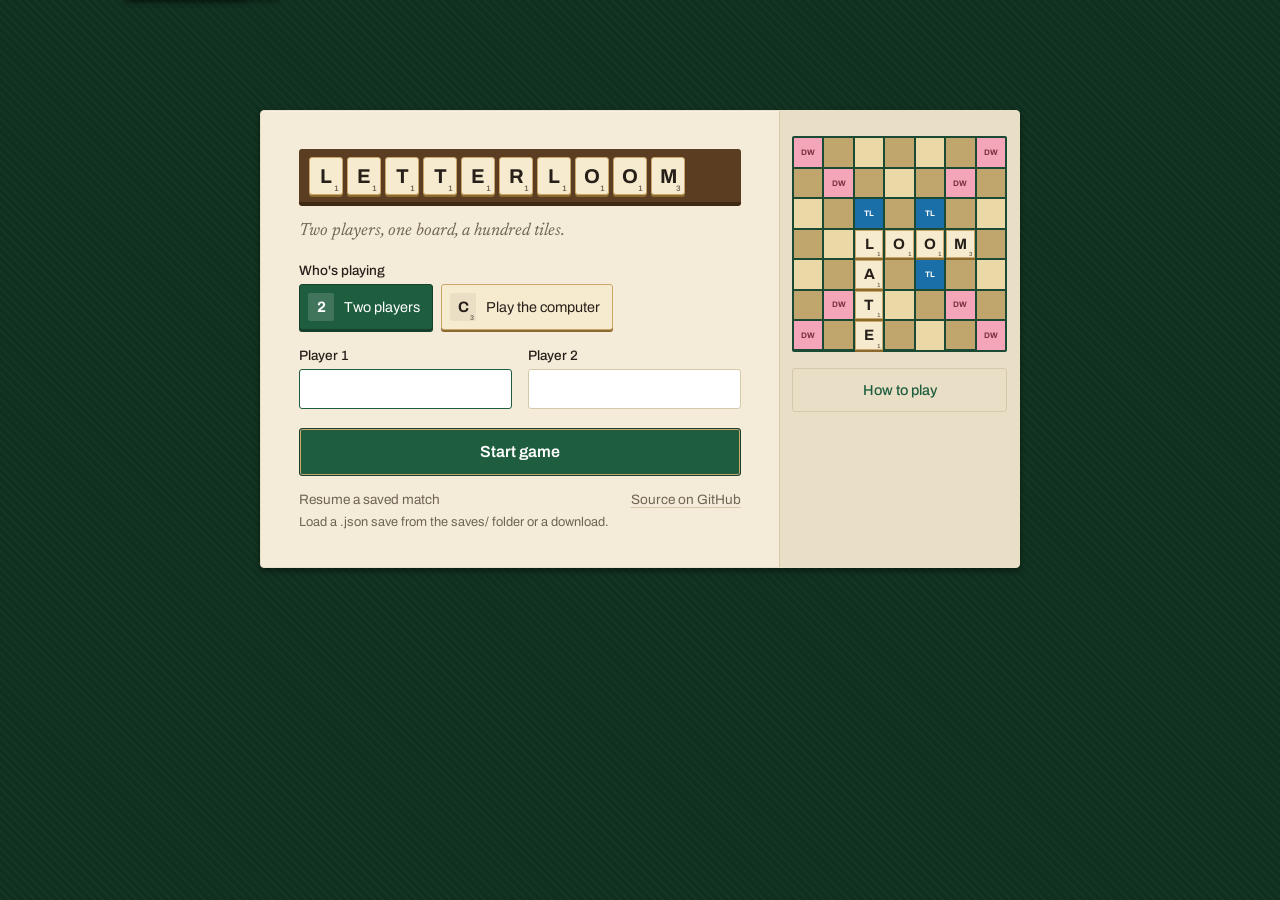
==== index.html @ 171db8cd "Bring the Hearth parlor theme into the play screen. Match setup: felt surround, cream cards, wooden " ====
<!DOCTYPE html>
<html lang="en">
<head>
  <meta charset="UTF-8">
  <meta name="viewport" content="width=device-width, initial-scale=1.0, viewport-fit=cover">
  <meta name="theme-color" content="#10301f">
  <meta name="apple-mobile-web-app-capable" content="yes">
  <meta name="apple-mobile-web-app-status-bar-style" content="black-translucent">
  <meta name="apple-mobile-web-app-title" content="Letterloom">
  <meta name="mobile-web-app-capable" content="yes">
  <title>Letterloom</title>
  <link rel="preconnect" href="https://fonts.googleapis.com">
  <link rel="preconnect" href="https://fonts.gstatic.com" crossorigin>
  <link href="https://fonts.googleapis.com/css2?family=Archivo:wght@400;500;600;700&family=Newsreader:ital,wght@0,400;0,500;0,600;1,400;1,500;1,600&display=swap" rel="stylesheet">
  <link rel="stylesheet" href="css/style.css">
  <link rel="stylesheet" href="css/mobile.css">
</head>
<body>
  <div id="app"></div>
  <script src="js/engine.js"></script>
  <script src="js/storage.js"></script>
  <script src="js/ai.js"></script>
  <script src="js/ui.js"></script>
  <script>
    LetterloomUI.mount(document.getElementById('app'), {
      dictionaryUrl: 'data/words.txt'
    });
  </script>
</body>
</html>
---- css/style.css ----
/* Letterloom — Hearth theme (setup + play) */

*,
*::before,
*::after {
  box-sizing: border-box;
}

:root {
  --board-bg: var(--felt);
  --board-cell: #ead9a6;
  --board-cell-alt: #c0a66d;
  --board-gap: 2px;
  --cell-size: 36px;
  --rack-tile-size: var(--cell-size);
  --tw: #c0392b;
  --dw: #f4a6b8;
  --tl: #1a6fa8;
  --dl: #a8d4f0;
  --tile-bg: var(--tile);
  --tile-border: var(--tile-edge);
  --tile-shadow: #8a6a2f;
  --text-dark: var(--ink);
  --text-muted: var(--muted);
  --sidebar-bg: var(--card);
  --panel-border: var(--rule);
  --accent: var(--green);
  --accent-hover: var(--green-dark);
  --warning: #d35400;
  --warning-text: #8a3600;
  --error: #c0392b;
  --radius: 3px;
  --font: 'Archivo', system-ui, -apple-system, 'Segoe UI', sans-serif;
  --display: 'Newsreader', Georgia, 'Times New Roman', serif;
  --felt: #1a4a33;
  --felt-dark: #10301f;
  --card: #f4ecd8;
  --card-deep: #e9dfc6;
  --ink: #27201a;
  --muted: #6f6454;
  --rule: #d6c9ab;
  --tile: #f7ebcf;
  --tile-edge: #c9a76a;
  --wood: #5b3d22;
  --wood-dark: #3f2915;
  --green: #1f5d3f;
  --green-dark: #163f2c;
  --star: #c9a24a;
  --focus: #f1c40f;
  --card-shadow: 0 1px 0 rgba(255, 255, 255, 0.35) inset, 0 3px 6px rgba(0, 0, 0, 0.45);
  --on-felt: #f4ecd8;
}

body {
  margin: 0;
  font-family: var(--font);
  color: var(--ink);
  background-color: var(--felt-dark);
  background-image: repeating-linear-gradient(
    45deg,
    rgba(255, 255, 255, 0.025) 0 2px,
    transparent 2px 6px
  );
  min-height: 100vh;
  min-height: 100dvh;
}

/* Touch interaction defaults (all devices) */
button,
.btn,
.board-cell,
.rack-tile,
.setup-import-btn,
.setup-import-link,
.setup-tile-choice {
  touch-action: manipulation;
  -webkit-tap-highlight-color: transparent;
}

.hidden {
  display: none !important;
}

.sr-only {
  position: absolute;
  width: 1px;
  height: 1px;
  padding: 0;
  margin: -1px;
  overflow: hidden;
  clip: rect(0, 0, 0, 0);
  white-space: nowrap;
  border: 0;
}

.skip-nav {
  position: relative;
  z-index: 2000;
}

.skip-link {
  position: absolute;
  left: 0.75rem;
  top: 0.75rem;
  z-index: 2000;
  padding: 0.6rem 1rem;
  background: var(--card);
  color: var(--ink);
  font-weight: 700;
  border: 1px solid var(--card-deep);
  border-radius: 3px;
  box-shadow: var(--card-shadow);
  text-decoration: none;
  transform: translateY(-200%);
}

.skip-link + .skip-link:focus {
  top: 3.25rem;
}

.skip-link:focus {
  transform: none;
  outline: 3px solid var(--accent);
  outline-offset: 2px;
}

/* App shell */

.letterloom-app {
  max-width: 1100px;
  margin: 0 auto;
  padding: 1.5rem;
}

.app-message {
  margin-top: 1rem;
  padding: 0.75rem 1rem;
  background: var(--card);
  border: 1px solid var(--card-deep);
  border-radius: 4px;
  box-shadow: var(--card-shadow);
  color: var(--green);
  font-size: 0.95rem;
}

.app-message.error {
  color: var(--error);
  border-color: #e8b4b0;
}

/* Setup screen */

.setup-screen {
  display: flex;
  align-items: center;
  justify-content: center;
  min-height: 70vh;
  padding: 3rem 0;
}

.setup-card {
  --tile-shadow: #8a6a2f;
  background: var(--card);
  border: 1px solid var(--card-deep);
  border-radius: 4px;
  box-shadow: 0 1px 0 rgba(255, 255, 255, 0.35) inset, 0 3px 6px rgba(0, 0, 0, 0.45);
  text-align: left;
  width: 100%;
  max-width: 760px;
  display: grid;
  grid-template-columns: minmax(0, 1fr) minmax(200px, 240px);
  overflow: hidden;
  padding: 0;
  font-family: 'Archivo', system-ui, -apple-system, 'Segoe UI', sans-serif;
  color: var(--ink);
}

.setup-main {
  padding: 2.4rem;
  min-width: 0;
}

.setup-side {
  background: var(--card-deep);
  border-left: 1px solid var(--rule);
  padding: 1.6rem 12px;
  min-width: 0;
  display: flex;
  flex-direction: column;
  align-items: stretch;
}

.setup-wordmark {
  display: flex;
  gap: 4px;
  padding: 8px 10px 7px;
  background: var(--wood);
  border-bottom: 4px solid var(--wood-dark);
  border-radius: 3px;
  margin-bottom: 1rem;
  max-width: 100%;
  box-sizing: border-box;
}

.setup-wordmark-tile {
  flex: 1 1 0;
  min-width: 0;
  width: auto;
  max-width: 34px;
  height: auto;
  aspect-ratio: 34 / 38;
  border-radius: 3px;
  background: var(--tile);
  border: 1px solid var(--tile-edge);
  box-shadow: 0 2px 0 var(--tile-shadow);
  font-family: 'Archivo', system-ui, -apple-system, 'Segoe UI', sans-serif;
  font-weight: 700;
  font-size: clamp(12px, 2.4vw, 20px);
  color: var(--ink);
  display: grid;
  place-items: center;
  position: relative;
}

.setup-wordmark-tile i {
  position: absolute;
  right: 3px;
  bottom: 1px;
  font-size: 8px;
  font-style: normal;
  font-weight: 600;
  color: var(--muted);
}

.setup-card h1 {
  font-family: 'Newsreader', Georgia, 'Times New Roman', serif;
}

.setup-tagline {
  margin: 0.35rem 0 1.4rem;
  font-family: 'Newsreader', Georgia, 'Times New Roman', serif;
  font-style: italic;
  font-weight: 400;
  font-size: 1.1rem;
  color: var(--muted);
}

.setup-loading {
  margin: 0.35rem 0 0;
  color: var(--muted);
  line-height: 1.5;
}

.setup-error {
  margin: 0.35rem 0 1rem;
  color: var(--error);
  line-height: 1.5;
}

.setup-saves {
  text-align: left;
  margin-bottom: 1.25rem;
}

.setup-saves-title {
  margin: 0 0 0.75rem;
  font-size: 0.85rem;
  font-weight: 500;
  color: var(--ink);
}

.setup-saves-list {
  list-style: none;
  margin: 0;
  padding: 0;
  display: flex;
  flex-direction: column;
  max-height: 280px;
  overflow-y: auto;
}

.setup-save-item {
  display: flex;
  align-items: center;
  justify-content: space-between;
  gap: 0.75rem;
  padding: 0.75rem 0;
  border-bottom: 1px solid var(--rule);
}

.setup-save-item:first-child {
  border-top: 1px solid var(--rule);
}

.setup-save-info {
  display: flex;
  flex-direction: column;
  gap: 0.15rem;
  min-width: 0;
}

.setup-save-name {
  font-weight: 700;
  font-size: 0.95rem;
}

.setup-save-status {
  font-size: 0.85rem;
  color: var(--green);
}

.setup-save-scores {
  font-size: 0.8rem;
  color: var(--muted);
}

.setup-save-meta {
  font-size: 0.75rem;
  color: var(--muted);
}

.setup-save-actions {
  display: flex;
  flex-direction: column;
  gap: 0.35rem;
  flex-shrink: 0;
}

.setup-divider {
  border: none;
  border-top: 1px solid var(--rule);
  margin: 0 0 1.3rem;
}

.setup-import-btn,
.setup-import-link {
  display: inline-block;
  cursor: pointer;
  position: relative;
  overflow: hidden;
}

.setup-import-input,
.save-import-input {
  position: absolute;
  inset: 0;
  opacity: 0;
  cursor: pointer;
  width: 100%;
}

.setup-import-hint {
  margin: 0.5rem 0 0;
  font-size: 0.8rem;
  color: var(--muted);
}

.setup-links {
  display: flex;
  justify-content: space-between;
  align-items: baseline;
  gap: 1rem;
  margin-top: 1rem;
  font-size: 0.85rem;
}

.setup-links a,
.setup-import-link {
  color: var(--muted);
  text-decoration: underline;
  text-decoration-color: var(--rule);
  text-underline-offset: 3px;
  font-weight: 400;
}

.setup-links a:hover,
.setup-import-link:hover {
  color: var(--green);
  text-decoration-color: var(--green);
}

.setup-form {
  display: flex;
  flex-direction: column;
  gap: 1.1rem;
  text-align: left;
}

.setup-fieldset {
  margin: 0;
  padding: 0;
  border: none;
}

.setup-fieldset legend,
.setup-card .form-field label,
.setup-card .form-field > span {
  display: block;
  padding: 0;
  margin: 0 0 0.4rem;
  font-weight: 500;
  font-size: 0.85rem;
  color: var(--ink);
}

.setup-choice-row {
  display: flex;
  flex-wrap: wrap;
  gap: 8px;
}

.setup-tile-choice {
  display: flex;
  align-items: center;
  gap: 10px;
  padding: 8px 12px 8px 8px;
  background: var(--tile);
  border: 1px solid var(--tile-edge);
  border-radius: 3px;
  box-shadow: 0 2px 0 var(--tile-shadow);
  cursor: pointer;
  font-size: 0.9rem;
  color: var(--ink);
  min-height: 44px;
}

.setup-tile-choice-face {
  width: 26px;
  height: 28px;
  border-radius: 2px;
  background: rgba(0, 0, 0, 0.05);
  display: grid;
  place-items: center;
  font-family: 'Archivo', system-ui, -apple-system, 'Segoe UI', sans-serif;
  font-weight: 700;
  font-size: 15px;
  position: relative;
  flex-shrink: 0;
}

.setup-tile-choice-face i {
  position: absolute;
  right: 2px;
  bottom: 0;
  font-size: 7px;
  font-style: normal;
  font-weight: 600;
  color: var(--muted);
}

.setup-tile-choice:has(input:checked) {
  background: var(--green);
  border-color: var(--green-dark);
  box-shadow: 0 2px 0 var(--green-dark);
  color: #fff;
}

.setup-tile-choice:has(input:checked) .setup-tile-choice-face {
  background: rgba(255, 255, 255, 0.15);
}

.setup-tile-choice:has(input:checked) .setup-tile-choice-face i {
  color: rgba(255, 255, 255, 0.7);
}

.setup-tile-choice:has(input:focus-visible) {
  outline: 3px solid var(--focus);
  outline-offset: 2px;
}

.setup-computer-hint {
  margin: 0;
  font-size: 0.82rem;
  color: var(--muted);
  line-height: 1.5;
  max-width: 46ch;
}

.setup-human-fields {
  display: grid;
  grid-template-columns: 1fr 1fr;
  gap: 1rem;
}

.setup-computer-fields {
  display: flex;
  flex-direction: column;
  gap: 1.1rem;
}

.form-field label {
  display: block;
  margin-bottom: 0.35rem;
  font-weight: 600;
  font-size: 0.9rem;
}

.setup-input {
  width: 100%;
  padding: 0.65rem 0.85rem;
  border: 1px solid var(--panel-border);
  border-radius: var(--radius);
  /* 16px minimum prevents iOS focus zoom */
  font-size: 16px;
  font-family: inherit;
}

.setup-card .setup-input {
  padding: 0.65rem 0.8rem;
  color: var(--ink);
  background: #fff;
  border: 1px solid var(--rule);
  border-radius: 3px;
}

.setup-input:focus {
  outline: 2px solid var(--accent);
  outline-offset: 1px;
}

.setup-card .setup-input:focus {
  outline: none;
  border-color: var(--green);
}

.setup-start {
  margin-top: 0.1rem;
  width: 100%;
}

.setup-board-excerpt {
  display: grid;
  grid-template-columns: repeat(7, minmax(0, 1fr));
  gap: 2px;
  padding: 2px;
  background: var(--felt);
  border-radius: 2px;
  width: 100%;
  max-width: 100%;
}

.setup-excerpt-cell {
  width: 100%;
  height: auto;
  aspect-ratio: 1;
  background: var(--board-cell);
  font-size: 8px;
  font-weight: 700;
  display: grid;
  place-items: center;
  color: rgba(0, 0, 0, 0.5);
  position: relative;
  min-width: 0;
}

.setup-excerpt-alt {
  background: var(--board-cell-alt);
}

.setup-excerpt-dw {
  background: var(--dw);
  color: #7a3040;
}

.setup-excerpt-tl {
  background: var(--tl);
  color: #fff;
}

.setup-excerpt-dl {
  background: var(--dl);
  color: #1a5276;
}

.setup-excerpt-star {
  background: var(--dw);
  color: var(--star);
  font-size: clamp(14px, 2.4vw, 20px);
}

.setup-excerpt-tile {
  background: var(--tile);
  border: 1px solid var(--tile-edge);
  box-shadow: 0 2px 0 var(--tile-shadow);
  font-family: 'Archivo', system-ui, -apple-system, 'Segoe UI', sans-serif;
  font-size: clamp(12px, 1.6vw, 15px);
  font-weight: 700;
  color: var(--ink);
  z-index: 1;
}

.setup-excerpt-tile i {
  position: absolute;
  right: 2px;
  bottom: 0;
  font-size: 6px;
  font-style: normal;
  font-weight: 600;
  color: var(--muted);
}

.app-setup .btn {
  border-radius: 3px;
  box-shadow: none;
}

.app-setup .btn-primary {
  background: var(--green);
  border: 1px solid var(--green-dark);
  color: #fff;
}

.app-setup .btn-secondary {
  background: var(--tile);
  border: 1px solid var(--tile-edge);
  color: var(--ink);
}

.app-setup .btn-danger {
  color: var(--error);
  border: 1px solid #e8b4b0;
  background: #fff;
}

.app-setup .setup-start {
  padding: 0.9rem;
  font-size: 1rem;
  font-weight: 600;
  background: var(--green);
  color: #fff;
  border: 1px solid var(--green-dark);
  border-radius: 3px;
  box-shadow: 0 0 0 1px var(--tile-edge) inset;
}

/* Game layout */

.game-main {
  display: flex;
  gap: 1.5rem;
  align-items: flex-start;
}

.board-area {
  flex: 1;
  min-width: 0;
  display: flex;
  flex-direction: column;
  align-items: center;
  gap: 1rem;
}

.game-sidebar {
  width: 280px;
  flex-shrink: 0;
  display: flex;
  flex-direction: column;
  gap: 0.85rem;
}

/* Board */

.board-container {
  padding: 8px;
  background: var(--felt);
  border-radius: 2px;
}

.letterloom-board {
  display: flex;
  flex-direction: column;
  gap: var(--board-gap);
}

.board-row {
  display: grid;
  grid-template-columns: repeat(15, var(--cell-size));
  gap: var(--board-gap);
}

.board-cell {
  position: relative;
  width: var(--cell-size);
  height: var(--cell-size);
  padding: 0;
  border: none;
  border-radius: 2px;
  background: var(--board-cell);
  cursor: pointer;
  display: flex;
  align-items: center;
  justify-content: center;
  font-size: 0.7rem;
  font-weight: 700;
  color: rgba(0, 0, 0, 0.5);
  box-shadow: inset 0 0 0 1px rgba(0, 0, 0, 0.08);
  user-select: none;
  -webkit-user-select: none;
}

.board-cell.board-cell-alt {
  background: var(--board-cell-alt);
}

.board-cell.occupied {
  cursor: default;
}

.board-cell.premium-tw {
  background: var(--tw);
  color: #fff;
}

.board-cell.premium-dw {
  background: var(--dw);
  color: #7a3040;
}

.board-cell.premium-tl {
  background: var(--tl);
  color: #fff;
}

.board-cell.premium-dl {
  background: var(--dl);
  color: #1a5276;
}

.premium-label {
  position: absolute;
  inset: 0;
  display: flex;
  align-items: center;
  justify-content: center;
  pointer-events: none;
  line-height: 1;
  letter-spacing: -0.02em;
}

.center-star {
  position: absolute;
  font-size: 1rem;
  color: var(--star);
  pointer-events: none;
}

.board-cell.occupied .premium-label,
.board-cell.pending-cell .premium-label,
.board-cell.occupied .center-star,
.board-cell.pending-cell .center-star {
  display: none;
}

/* Tiles */

.tile-face {
  position: relative;
  width: calc(var(--cell-size) - 2px);
  height: calc(var(--cell-size) - 2px);
  background: var(--tile);
  border: 1px solid var(--tile-edge);
  border-radius: 3px;
  box-shadow: 0 2px 0 var(--tile-shadow);
  display: flex;
  align-items: center;
  justify-content: center;
  color: var(--ink);
  font-family: var(--font);
  user-select: none;
}

.tile-face.tile-small {
  width: calc(var(--cell-size) - 4px);
  height: calc(var(--cell-size) - 4px);
}

.tile-face.tile-pending {
  outline: 2px dashed var(--green);
  outline-offset: -1px;
}

.tile-letter {
  font-size: 1.15rem;
  font-weight: 700;
  line-height: 1;
  text-transform: uppercase;
}

.tile-small .tile-letter {
  font-size: 1rem;
}

.tile-points {
  position: absolute;
  right: 3px;
  bottom: 2px;
  font-size: 0.65rem;
  font-weight: 600;
  line-height: 1;
  color: var(--muted);
}

/* Rack */

.letterloom-rack {
  width: 100%;
  max-width: calc(15 * var(--cell-size) + 14 * var(--board-gap) + 16px);
  display: flex;
  flex-direction: column;
  align-items: stretch;
}

.rack-slots {
  display: flex;
  justify-content: center;
  gap: 6px;
  padding: 10px 14px 8px;
  background: var(--wood);
  border-bottom: 4px solid var(--wood-dark);
  border-radius: 3px;
}

.rack-slot {
  width: calc(var(--rack-tile-size) + 4px);
  height: calc(var(--rack-tile-size) + 8px);
  display: flex;
  align-items: flex-end;
  justify-content: center;
}

.rack-tile .tile-face {
  width: calc(var(--rack-tile-size) - 2px);
  height: calc(var(--rack-tile-size) - 2px);
}

.rack-tile .tile-letter {
  font-size: clamp(0.9rem, calc(var(--rack-tile-size) * 0.52), 1.35rem);
}

.rack-tile .tile-points {
  font-size: clamp(0.55rem, calc(var(--rack-tile-size) * 0.22), 0.72rem);
}

.rack-tile {
  padding: 0;
  border: none;
  background: none;
  cursor: pointer;
  border-radius: 3px;
  transition: transform 0.1s ease;
  user-select: none;
  -webkit-user-select: none;
}

.rack-tile.selected .tile-face,
.rack-tile.exchange-mode.selected .tile-face {
  outline: 3px solid var(--focus);
  outline-offset: 1px;
  transform: translateY(-6px);
}

.rack-tile.exchange-mode.selected .tile-face {
  outline-color: var(--warning);
}

.rack-player-label {
  text-align: center;
  margin-top: 0.5rem;
  font-size: 0.85rem;
  font-weight: 500;
  color: var(--on-felt);
  width: 100%;
}

/* Auto-detected placement direction */

.direction-hint {
  display: flex;
  align-items: center;
  justify-content: center;
  min-height: 1.75rem;
}

.direction-hint-text {
  font-size: 0.85rem;
  font-weight: 600;
  color: var(--on-felt);
}

.direction-hint-ambiguous {
  color: rgba(244, 236, 216, 0.75);
  font-weight: 500;
}

/* Sidebar panels */

.status-panel,
.score-preview,
.controls-panel,
.save-panel {
  background: var(--card);
  border: 1px solid var(--card-deep);
  border-radius: 4px;
  box-shadow: var(--card-shadow);
  padding: 0.85rem;
  color: var(--ink);
}

.status-heading {
  margin: 0 0 0.25rem;
  font-size: 0.85rem;
  font-weight: 500;
  color: var(--ink);
}

.status-subheading {
  margin: 0 0 0.5rem;
  font-size: 0.85rem;
  font-weight: 500;
  color: var(--ink);
}

.status-current-player {
  margin: 0;
  font-family: var(--display);
  font-style: italic;
  font-size: 1.35rem;
  font-weight: 600;
  color: var(--green);
}

.computer-think-banner {
  width: 100%;
  max-width: calc(15 * var(--cell-size) + 14 * var(--board-gap) + 16px);
  padding: 0.55rem 0.75rem;
  background: var(--card);
  border: 1px solid var(--card-deep);
  border-radius: 4px;
  box-shadow: var(--card-shadow);
  color: var(--green);
  font-weight: 600;
  text-align: center;
}

.status-thinking {
  display: flex;
  align-items: center;
  gap: 0.5rem;
  margin: 0.45rem 0 0;
  font-size: 0.9rem;
  font-weight: 600;
  color: var(--green);
}

.status-thinking-dot {
  width: 0.55rem;
  height: 0.55rem;
  border-radius: 2px;
  background: var(--green);
  animation: letterloom-think 0.9s ease-in-out infinite;
}

@keyframes letterloom-think {
  0%,
  100% {
    opacity: 0.35;
    transform: scale(0.85);
  }
  50% {
    opacity: 1;
    transform: scale(1);
  }
}

.cpu-badge {
  display: inline-block;
  margin-left: 0.4rem;
  padding: 0.05rem 0.3rem;
  border-radius: 2px;
  background: var(--green);
  color: #fff;
  font-size: 0.7rem;
  font-weight: 700;
  vertical-align: middle;
}

.letterloom-app.computer-thinking .board-container,
.letterloom-app.computer-thinking .letterloom-rack,
.letterloom-app.computer-thinking .control-actions,
.letterloom-app.computer-thinking .exchange-section {
  pointer-events: none;
}

.letterloom-app.computer-thinking .board-cell {
  cursor: default;
}

.letterloom-app.computer-thinking .rack-tile,
.rack-tile:disabled {
  cursor: default;
  opacity: 1;
}

.status-turn-number {
  margin: 0.25rem 0 0;
  font-size: 0.85rem;
  color: var(--text-muted);
}

.status-scores,
.status-bag,
.status-last-move,
.status-turn-log {
  margin-top: 1rem;
  padding-top: 1rem;
  border-top: 1px solid var(--panel-border);
}

.score-list {
  list-style: none;
  margin: 0;
  padding: 0;
}

.score-item {
  display: flex;
  justify-content: space-between;
  padding: 0.35rem 0;
  font-size: 0.95rem;
}

.score-item.active-player {
  font-weight: 700;
  color: var(--green);
}

.score-breakdown {
  margin: 0.5rem 0 0;
  padding-left: 1.25rem;
  font-size: 0.8rem;
  color: var(--text-muted);
}

.bag-count {
  margin: 0;
  font-size: 0.95rem;
}

.last-move-detail {
  margin: 0;
  font-size: 0.9rem;
}

.turn-log-list {
  list-style: none;
  margin: 0;
  padding: 0;
  max-height: 14rem;
  overflow: auto;
}

.turn-log-item {
  margin: 0;
  padding: 0.28rem 0;
  font-size: 0.85rem;
  line-height: 1.35;
  border-bottom: 1px solid var(--panel-border);
}

.turn-log-item:last-child {
  border-bottom: none;
}

.turn-log-taken-back {
  color: var(--text-muted);
  text-decoration: line-through;
}

.turn-log-coach {
  color: var(--green);
  font-style: italic;
  font-family: var(--display);
}

.turn-log-takeback {
  font-weight: 600;
}

.turn-log-empty,
.turn-log-more {
  margin: 0.45rem 0 0;
  font-size: 0.8rem;
  color: var(--text-muted);
}

/* Score preview */

.preview-heading {
  margin: 0 0 0.5rem;
  font-size: 0.85rem;
  font-weight: 500;
  color: var(--ink);
}

.preview-total {
  margin: 0;
  font-family: var(--display);
  font-style: italic;
  font-size: 1.5rem;
  font-weight: 600;
  color: var(--green);
}

.preview-empty,
.preview-error {
  margin: 0;
  font-size: 0.9rem;
  color: var(--text-muted);
}

.preview-error {
  color: var(--error);
  font-weight: 600;
}

.preview-breakdown {
  margin: 0.5rem 0;
  padding-left: 1.25rem;
  font-size: 0.85rem;
}

.preview-words {
  margin: 0.5rem 0 0;
  font-size: 0.85rem;
  color: var(--text-muted);
  font-style: italic;
}

/* Controls */

.control-actions,
.exchange-section,
.save-actions {
  display: grid;
  grid-template-columns: 1fr 1fr;
  gap: 0.45rem;
}

.control-actions .btn-primary,
.exchange-section .btn {
  grid-column: 1 / -1;
}

.control-actions .btn,
.exchange-section .btn,
.save-actions .btn {
  width: 100%;
  min-width: 0;
  padding-inline: 0.55rem;
}

.exchange-section {
  margin-top: 0.65rem;
  padding-top: 0.65rem;
  border-top: 1px solid var(--panel-border);
}

.control-message {
  margin: 0.75rem 0 0;
  font-size: 0.85rem;
  color: var(--warning-text);
  font-weight: 600;
}

.btn {
  min-height: 44px;
  padding: 0.6rem 1rem;
  border: 1px solid var(--rule);
  border-radius: 3px;
  background: #fff;
  box-shadow: none;
  font-family: inherit;
  font-size: 0.9rem;
  font-weight: 600;
  color: var(--ink);
  cursor: pointer;
  transition: background 0.12s ease, border-color 0.12s ease;
}

.btn:disabled {
  background: var(--card-deep);
  border-color: var(--rule);
  color: var(--muted);
  cursor: not-allowed;
}

.btn-primary:disabled {
  background: #6a8a76;
  border-color: var(--green-dark);
  color: #fff;
}

.btn-primary {
  background: var(--green);
  border: 1px solid var(--green-dark);
  color: #fff;
}

.btn-warning {
  background: var(--warning);
  border: 1px solid #8a3600;
  color: #fff;
}

.btn-secondary {
  background: var(--tile);
  border: 1px solid var(--tile-edge);
  color: var(--ink);
}

.btn-small {
  min-height: 44px;
  padding: 0.4rem 0.75rem;
  font-size: 0.8rem;
}

.btn-danger {
  color: var(--error);
  border-color: #e8b4b0;
}

.save-status {
  margin: 0 0 0.75rem;
  font-size: 0.8rem;
  color: var(--text-muted);
}

.save-actions label.btn {
  display: inline-block;
  position: relative;
}

/* Game over overlay */

.app-overlay {
  position: fixed;
  inset: 0;
  background: rgba(0, 0, 0, 0.55);
  display: flex;
  align-items: center;
  justify-content: center;
  z-index: 1000;
  padding: 1rem;
}

.game-over-modal {
  width: 100%;
  max-width: 400px;
}

.game-over-card {
  background: var(--card);
  border: 1px solid var(--card-deep);
  border-radius: 4px;
  padding: 2rem;
  box-shadow: var(--card-shadow);
  text-align: center;
  color: var(--ink);
}

.game-over-title {
  margin: 0 0 0.5rem;
  font-family: var(--display);
  font-style: italic;
  font-size: 1.75rem;
  font-weight: 600;
  color: var(--green);
}

.game-over-reason {
  margin: 0 0 0.5rem;
  color: var(--text-muted);
  font-size: 0.95rem;
}

.game-over-winner {
  margin: 0 0 1.25rem;
  font-size: 1.35rem;
  font-weight: 700;
}

.final-scores {
  list-style: none;
  margin: 0 0 1.5rem;
  padding: 0;
  text-align: left;
}

.final-score-item {
  display: grid;
  grid-template-columns: 1.5rem 1fr auto;
  gap: 0.5rem;
  padding: 0.5rem 0;
  border-bottom: 1px solid var(--panel-border);
  font-size: 1rem;
}

.final-score-item:last-child {
  border-bottom: none;
}

.final-points {
  font-weight: 700;
  color: var(--green);
}

.game-over-best {
  margin: 0 0 1.15rem;
  font-size: 0.9rem;
  color: var(--text-muted);
}

.game-over-actions {
  display: flex;
  flex-wrap: wrap;
  justify-content: center;
  gap: 0.55rem;
}

/* Hover affordances — only when a real fine pointer can hover
   (avoids sticky :hover after taps on touch devices) */
@media (hover: hover) and (pointer: fine) {
  .board-cell:hover:not(.occupied):not(.pending-cell) {
    box-shadow: inset 0 0 0 2px var(--wood);
  }

  .rack-tile:hover {
    transform: translateY(-4px);
  }

  .btn:hover:not(:disabled) {
    background: var(--card-deep);
  }

  .btn-primary:hover:not(:disabled),
  .app-setup .btn-primary:hover:not(:disabled),
  .app-setup .setup-start:hover:not(:disabled) {
    background: var(--green-dark);
    border-color: var(--green-dark);
  }

  .btn-warning:hover:not(:disabled) {
    background: #b84600;
    border-color: #8a3600;
  }

  .btn-danger:hover:not(:disabled) {
    background: #fdecea;
    border-color: var(--error);
  }

  .btn-secondary:hover:not(:disabled),
  .app-setup .btn-secondary:hover:not(:disabled) {
    background: var(--card-deep);
    border-color: var(--tile-edge);
  }

  .setup-help-btn:hover:not(:disabled) {
    background: rgba(31, 93, 63, 0.06);
    border-color: var(--green);
  }
}

.board-cell:focus-visible,
.rack-tile:focus-visible,
.btn:focus-visible,
.setup-help-btn:focus-visible,
.setup-import-btn:focus-visible,
.setup-import-link:focus-visible,
.skip-link:focus-visible {
  outline: 3px solid var(--focus);
  outline-offset: 2px;
}

.board-cell:focus-visible {
  z-index: 2;
  outline-offset: 1px;
}

.rack-tile:focus-visible {
  outline-offset: 3px;
}

.app-dialog-host:not(.hidden) {
  position: fixed;
  inset: 0;
  z-index: 1100;
}

.app-dialog {
  background: var(--card);
  border: 1px solid var(--card-deep);
  border-radius: 4px;
  box-shadow: var(--card-shadow);
  padding: 1.75rem;
  max-width: 420px;
  width: 100%;
  max-height: min(36rem, calc(100dvh - 2rem));
  overflow: auto;
  text-align: left;
  color: var(--ink);
}

.app-dialog:has(.help-list) {
  max-width: 32rem;
}

.app-dialog-title {
  margin: 0 0 0.5rem;
  font-family: var(--display);
  font-style: italic;
  font-size: 1.35rem;
  font-weight: 600;
  color: var(--green);
}

.app-dialog-title:focus {
  outline: none;
}

.app-dialog-title:focus-visible {
  outline: 3px solid var(--focus);
  outline-offset: 2px;
}

.app-dialog-message {
  margin: 0 0 1rem;
  color: var(--text-muted);
  line-height: 1.45;
}

.app-dialog-actions {
  display: flex;
  flex-wrap: wrap;
  gap: 0.5rem;
  justify-content: flex-end;
  margin-top: 1.25rem;
}

.letter-picker {
  display: grid;
  grid-template-columns: repeat(7, minmax(44px, 1fr));
  gap: 0.35rem;
  margin: 0.75rem 0 0;
}

.letter-picker .btn {
  min-width: 44px;
  padding: 0.4rem;
}

.help-list {
  margin: 0;
  padding-left: 1.2rem;
  text-align: left;
  color: var(--ink);
  line-height: 1.5;
}

.help-list li + li {
  margin-top: 0.4rem;
}

.app-dialog .help-list {
  font-size: 0.92rem;
  color: var(--text-muted);
}

.setup-help-btn {
  display: flex;
  align-items: center;
  justify-content: center;
  width: 100%;
  margin-top: 1rem;
  min-height: 44px;
  padding: 0.4rem 0.6rem;
  border: 1px solid var(--rule);
  border-radius: 3px;
  background: transparent;
  box-shadow: none;
  font-family: inherit;
  font-size: 0.9rem;
  font-weight: 500;
  color: var(--green);
  cursor: pointer;
}

.setup-help-btn:disabled {
  opacity: 0.55;
  cursor: not-allowed;
}

@media (prefers-reduced-motion: reduce) {
  *,
  *::before,
  *::after {
    animation-duration: 0.01ms !important;
    animation-iteration-count: 1 !important;
    transition-duration: 0.01ms !important;
    scroll-behavior: auto !important;
  }

  .rack-tile.selected .tile-face,
  .rack-tile.exchange-mode.selected .tile-face,
  .rack-tile:hover {
    transform: none;
  }

  .status-thinking-dot {
    animation: none;
  }
}

@media (forced-colors: active) {
  .board-cell,
  .tile-face,
  .btn,
  .rack-slots {
    border: 1px solid ButtonText;
  }

  .board-cell:focus-visible,
  .rack-tile:focus-visible,
  .btn:focus-visible {
    outline: 3px solid Highlight;
  }
}

/* Desktop play: keep board + rack on one screen. Sidebar scrolls if needed.
   Width ≤1000px stays with css/mobile.css (stacked + sticky rack). */

@media (min-width: 1001px) {
  :root {
    --app-pad-y: 1rem;
    --app-pad-x: 1.25rem;
    /* Pads, board inset, gaps, rack, start message, think banner, safe area. */
    --game-chrome: calc(
      (2 * var(--app-pad-y))
      + env(safe-area-inset-top, 0px)
      + env(safe-area-inset-bottom, 0px)
      + 16px
      + 1.4rem
      + 5.25rem
      + 3.35rem
      + 2.4rem
    );
    --cell-size: clamp(
      22px,
      calc((100dvh - var(--game-chrome) - 14 * var(--board-gap)) / 15),
      36px
    );
  }

  body:not(.setup-active) {
    height: 100dvh;
    overflow: hidden;
  }

  body:not(.setup-active) .letterloom-app {
    height: 100dvh;
    max-height: 100dvh;
    padding: max(var(--app-pad-y), env(safe-area-inset-top, 0px))
      max(var(--app-pad-x), env(safe-area-inset-right, 0px))
      max(var(--app-pad-y), env(safe-area-inset-bottom, 0px))
      max(var(--app-pad-x), env(safe-area-inset-left, 0px));
    display: flex;
    flex-direction: column;
    overflow: hidden;
  }

  .app-game:not(.hidden) {
    flex: 1 1 auto;
    min-height: 0;
    display: flex;
    flex-direction: column;
  }

  .game-main {
    flex: 1 1 auto;
    min-height: 0;
    align-items: stretch;
  }

  .board-area {
    gap: 0.65rem;
    min-width: 0;
    min-height: 0;
    justify-content: flex-start;
    overflow: auto;
    overscroll-behavior: contain;
  }

  .board-container,
  .letterloom-rack {
    flex-shrink: 0;
  }

  .board-cell {
    font-size: clamp(0.55rem, calc(var(--cell-size) * 0.28), 0.7rem);
  }

  .tile-letter {
    font-size: clamp(0.7rem, calc(var(--cell-size) * 0.5), 1.15rem);
  }

  .tile-small .tile-letter {
    font-size: clamp(0.65rem, calc(var(--cell-size) * 0.45), 1rem);
  }

  .tile-points {
    font-size: clamp(0.5rem, calc(var(--cell-size) * 0.22), 0.65rem);
  }

  .center-star {
    font-size: clamp(0.65rem, calc(var(--cell-size) * 0.45), 1rem);
  }

  .direction-hint:empty {
    display: none;
  }

  .computer-think-banner {
    padding: 0.4rem 0.65rem;
    font-size: 0.9rem;
  }

  .game-sidebar {
    max-height: 100%;
    overflow: auto;
    overscroll-behavior: contain;
    padding-inline: 3px;
  }

  .app-message {
    flex: 0 0 auto;
    margin-top: 0.5rem;
    padding: 0.55rem 0.75rem;
    font-size: 0.9rem;
  }

  .turn-log-list {
    max-height: 10rem;
  }
}

@media (min-width: 1001px) and (max-height: 800px) {
  .status-panel,
  .score-preview,
  .controls-panel,
  .save-panel {
    padding: 0.65rem;
  }

  .status-scores,
  .status-bag,
  .status-last-move,
  .status-turn-log {
    margin-top: 0.65rem;
    padding-top: 0.65rem;
  }

  .turn-log-list {
    max-height: 7.5rem;
  }
}

/* Responsive
   Coarse layout fallbacks only. Finer mobile layout, fluid board sizing,
   and touch-oriented spacing are owned by css/mobile.css (loaded after). */

@media (max-width: 1000px) {
  :root {
    --cell-size: 30px;
  }

  .game-main {
    flex-direction: column;
    align-items: center;
  }

  .game-sidebar {
    width: 100%;
    max-width: calc(15 * var(--cell-size) + 14 * var(--board-gap) + 16px);
  }
}

@media (max-width: 560px) {
  /* Intentionally no --cell-size or tile glyph sizes here.
     mobile.css owns fluid board sizing and scaled letter/points type. */

  .letterloom-app {
    padding: 0.75rem;
  }
}

@media (max-width: 640px) {
  .setup-card {
    grid-template-columns: 1fr;
  }

  .setup-main {
    padding: 1.8rem 1.4rem;
  }

  .setup-side {
    border-left: none;
    border-top: 1px solid var(--rule);
    padding: 1.6rem 22px;
    display: flex;
    flex-direction: column;
    align-items: center;
  }

  .setup-help-btn {
    width: 100%;
  }

  .setup-human-fields {
    grid-template-columns: 1fr;
  }
}
---- css/mobile.css ----
/* Letterloom — mobile layout (load after style.css)
 *
 * ≤1000px stacked play, fluid cells
 * ≤560px  sticky rack, denser chrome
 * ≤380px  very narrow phones
 *
 * Cell width ≈ (100vw − app padding − board padding − gaps) / 15,
 * clamped 24–36px.
 */

/* ≤1000px — stacked layout */

@media (max-width: 1000px) {
  :root {
    --app-pad-x: 1rem;
    --app-pad-y: 1rem;
    --board-max-width: calc(15 * var(--cell-size) + 14 * var(--board-gap) + 16px);
    /* Fluid board: fit phone/tablet width without horizontal page overflow */
    --cell-size: clamp(
      24px,
      calc((100vw - 2 * var(--app-pad-x) - 16px - 14 * var(--board-gap)) / 15),
      36px
    );
    /* Larger than board cells, but not stretched to the 15-wide grid. */
    --rack-tile-size: 42px;
  }

  .letterloom-app {
    padding: max(var(--app-pad-y), env(safe-area-inset-top, 0px))
      max(var(--app-pad-x), env(safe-area-inset-right, 0px))
      max(var(--app-pad-y), env(safe-area-inset-bottom, 0px))
      max(var(--app-pad-x), env(safe-area-inset-left, 0px));
  }

  /* Stack play column; center board-width content */
  .game-main {
    flex-direction: column;
    align-items: center;
    gap: 0.85rem;
    width: 100%;
  }

  .board-area {
    width: 100%;
    max-width: var(--board-max-width);
    gap: 0.65rem;
  }

  /*
   * Lift sidebar children into the game-main flex context so we can reorder
   * for play flow: board/rack → controls → score preview → status → save.
   */
  .game-sidebar {
    display: contents;
  }

  .board-area {
    order: 1;
  }

  .controls-panel {
    order: 2;
  }

  .score-preview {
    order: 3;
  }

  .status-panel {
    order: 4;
  }

  .save-panel {
    order: 5;
  }

  .status-panel,
  .score-preview,
  .controls-panel,
  .save-panel {
    width: 100%;
    max-width: var(--board-max-width);
    padding: 0.85rem;
  }

  /*
   * Prefer fitting the board via fluid --cell-size. If a device is still too
   * narrow, only .board-scroll (wrapper around the grid) may horizontal-scroll.
   */
  .board-scroll {
    width: 100%;
    max-width: 100%;
    overflow-x: auto;
    -webkit-overflow-scrolling: touch;
    overscroll-behavior-x: contain;
  }

  .board-container {
    margin-inline: auto;
    flex-shrink: 0;
    width: max-content;
  }

  /* Scale premium labels & tile glyphs with cell size */
  .board-cell {
    font-size: clamp(0.55rem, calc(var(--cell-size) * 0.28), 0.7rem);
  }

  .premium-label {
    font-size: inherit;
  }

  .center-star {
    font-size: clamp(0.65rem, calc(var(--cell-size) * 0.45), 1rem);
  }

  .tile-letter {
    font-size: clamp(0.7rem, calc(var(--cell-size) * 0.5), 1.15rem);
  }

  .tile-small .tile-letter {
    font-size: clamp(0.65rem, calc(var(--cell-size) * 0.45), 1rem);
  }

  .tile-points {
    font-size: clamp(0.5rem, calc(var(--cell-size) * 0.22), 0.65rem);
    right: 2px;
    bottom: 1px;
  }

  .tile-face {
    border-radius: 3px;
  }

  .letterloom-rack {
    align-items: center;
  }

  .rack-slots {
    width: fit-content;
    max-width: 100%;
    margin-inline: auto;
    justify-content: center;
    gap: 6px;
    padding: 7px 8px;
  }

  .rack-slot {
    width: var(--rack-tile-size);
    flex: 0 0 var(--rack-tile-size);
  }

  .rack-tile .tile-face {
    width: var(--rack-tile-size);
    height: var(--rack-tile-size);
  }

  .rack-tile .tile-letter {
    font-size: clamp(1rem, calc(var(--rack-tile-size) * 0.52), 1.35rem);
  }

  /* Controls: 2-col grid from style.css; keep primary spanning full width */
  .control-actions,
  .exchange-section,
  .save-actions {
    gap: 0.45rem;
  }

  /* Setup — slightly tighter type on stacked layouts */
  .setup-tagline {
    font-size: 1.05rem;
  }

  .status-heading {
    font-size: 0.85rem;
  }

  .status-current-player {
    font-size: 1.25rem;
  }

  .preview-total {
    font-size: 1.35rem;
  }

  /* Avoid iOS focus zoom on inputs (16px minimum) */
  .setup-input,
  input[type='text'],
  input[type='number'],
  input[type='search'] {
    font-size: 16px;
  }

  /* Game-over: fit narrow viewports */
  .app-overlay {
    padding: max(1rem, env(safe-area-inset-top, 0px))
      max(1rem, env(safe-area-inset-right, 0px))
      max(1rem, env(safe-area-inset-bottom, 0px))
      max(1rem, env(safe-area-inset-left, 0px));
    align-items: flex-start;
    overflow-y: auto;
  }

  .game-over-modal {
    max-width: min(400px, 100%);
    margin-block: auto;
  }

  .game-over-card {
    padding: 1.5rem 1.25rem;
  }

  .game-over-title {
    font-size: 1.5rem;
  }

  .game-over-winner {
    font-size: 1.2rem;
  }
}

/* ≤560px — phones */

@media (max-width: 560px) {
  :root {
    --app-pad-x: 0.65rem;
    --app-pad-y: 0.65rem;
    --rack-tile-size: 42px;
  }

  .letterloom-app {
    padding-top: max(0.65rem, env(safe-area-inset-top, 0px));
    padding-right: max(0.65rem, env(safe-area-inset-right, 0px));
    padding-bottom: max(0.65rem, env(safe-area-inset-bottom, 0px));
    padding-left: max(0.65rem, env(safe-area-inset-left, 0px));
  }

  .game-main {
    gap: 0.65rem;
  }

  .board-area {
    gap: 0.5rem;
  }

  .status-panel,
  .score-preview,
  .controls-panel,
  .save-panel {
    padding: 0.75rem;
  }

  /*
   * Sticky rack: stay near the bottom of the viewport while the board-area
   * is on screen. Solid wood-toned backdrop so board cells don’t show through.
   */
  .letterloom-rack {
    position: sticky;
    bottom: 0;
    z-index: 30;
    /* Extend background into safe-area so tiles don’t sit under home indicator */
    padding-bottom: env(safe-area-inset-bottom, 0px);
    background: var(--felt-dark);
    border-top: 1px solid rgba(255, 255, 255, 0.06);
  }

  .rack-slots {
    gap: 6px;
    padding: 7px 8px;
  }

  .rack-player-label {
    margin-top: 0.35rem;
    margin-bottom: 0.15rem;
    font-size: 0.8rem;
  }

  /* Touch density: style.css already sets ~44px buttons and a 2-col grid */
  .control-actions .btn,
  .exchange-section .btn,
  .save-actions .btn {
    font-size: 0.85rem;
  }

  /* Setup screen */
  .setup-screen {
    min-height: auto;
    align-items: flex-start;
    padding-block: 0.5rem;
  }

  .setup-main {
    padding: 1.4rem 1.1rem;
  }

  .setup-tagline {
    margin-bottom: 1rem;
    font-size: 1rem;
  }

  .setup-form {
    gap: 1rem;
  }

  .setup-wordmark {
    gap: 3px;
    padding: 6px 7px 5px;
  }

  .setup-wordmark-tile {
    width: 26px;
    height: 30px;
    font-size: 15px;
  }

  /* Save list: actions under text on narrow screens */
  .setup-save-item {
    flex-direction: column;
    align-items: stretch;
    gap: 0.6rem;
    padding: 0.65rem 0;
  }

  .setup-save-actions {
    flex-direction: row;
    flex-wrap: wrap;
  }

  .setup-save-actions .btn {
    flex: 1 1 auto;
  }

  .setup-saves-list {
    max-height: min(280px, 40vh);
  }

  .setup-divider {
    margin-bottom: 1.15rem;
  }

  /* Compact status chrome */
  .status-scores,
  .status-bag,
  .status-last-move,
  .status-turn-log {
    margin-top: 0.75rem;
    padding-top: 0.75rem;
  }

  .turn-log-list {
    max-height: 10.5rem;
  }

  .direction-hint {
    min-height: 1.5rem;
  }

  .direction-hint-text {
    font-size: 0.8rem;
  }

  .app-message {
    margin-top: 0.75rem;
    padding: 0.65rem 0.85rem;
    font-size: 0.9rem;
  }

  .game-over-card {
    padding: 1.25rem 1rem;
  }

  .game-over-title {
    font-size: 1.35rem;
  }

  .game-over-winner {
    font-size: 1.1rem;
    margin-bottom: 1rem;
  }

  .final-scores {
    margin-bottom: 1.15rem;
  }

  .game-over-actions .btn {
    width: 100%;
    min-height: 44px;
  }
}

/* ≤380px — very narrow phones */

@media (max-width: 380px) {
  :root {
    --app-pad-x: 0.5rem;
    --app-pad-y: 0.5rem;
    --rack-tile-size: min(
      40px,
      calc((100vw - 2 * var(--app-pad-x) - 16px - 30px) / 7)
    );
  }

  .setup-main {
    padding: 1.15rem 0.9rem;
  }

  .setup-wordmark-tile {
    width: 24px;
    height: 28px;
    font-size: 14px;
  }

  .setup-wordmark-tile i {
    font-size: 7px;
  }

  .rack-slots {
    gap: 4px;
    padding: 7px 8px;
  }

  .control-actions .btn,
  .exchange-section .btn,
  .save-actions .btn {
    font-size: 0.8rem;
    padding: 0.5rem 0.4rem;
  }

  .status-panel,
  .score-preview,
  .controls-panel,
  .save-panel {
    padding: 0.65rem;
  }

  .preview-total {
    font-size: 1.2rem;
  }
}

/* Prefer reduced motion for rack selection lift */
@media (max-width: 560px) and (prefers-reduced-motion: reduce) {
  .rack-tile.selected .tile-face,
  .rack-tile.exchange-mode.selected .tile-face {
    transform: none;
  }
}
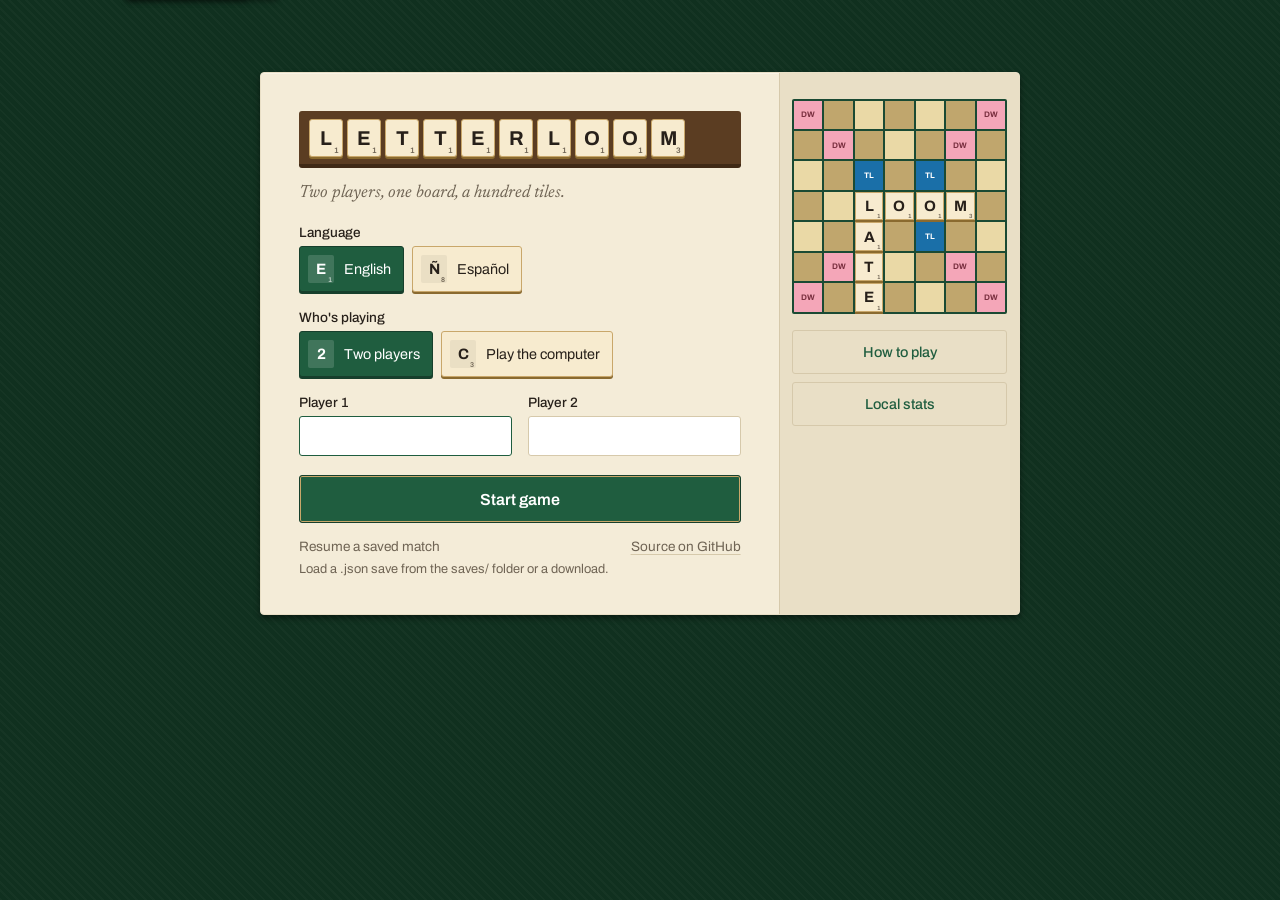
==== commit 183223a2: "Add Spanish play: language picker, Ñ bag, and lexicon Players can start in English or Español. Spani" ====
--- a/index.html
+++ b/index.html
@@ -20,10 +20,15 @@
   <script src="js/engine.js"></script>
   <script src="js/storage.js"></script>
   <script src="js/ai.js"></script>
+  <script src="js/i18n.js"></script>
   <script src="js/ui.js"></script>
   <script>
     LetterloomUI.mount(document.getElementById('app'), {
-      dictionaryUrl: 'data/words.txt'
+      dictionaryUrl: 'data/words.txt',
+      dictionaryUrls: {
+        en: 'data/words.txt',
+        es: 'data/words.es.txt'
+      }
     });
   </script>
 </body>
--- a/css/style.css
+++ b/css/style.css
@@ -51,6 +51,10 @@
   --on-felt: #f4ecd8;
 }
 
+html {
+  background-color: var(--felt-dark);
+}
+
 body {
   margin: 0;
   font-family: var(--font);
@@ -807,14 +811,16 @@
   max-width: calc(15 * var(--cell-size) + 14 * var(--board-gap) + 16px);
   display: flex;
   flex-direction: column;
-  align-items: stretch;
+  align-items: center;
 }
 
 .rack-slots {
   display: flex;
   justify-content: center;
+  width: fit-content;
+  max-width: 100%;
   gap: 6px;
-  padding: 10px 14px 8px;
+  padding: 8px 10px 6px;
   background: var(--wood);
   border-bottom: 4px solid var(--wood-dark);
   border-radius: 3px;
@@ -1007,6 +1013,13 @@
   color: var(--text-muted);
 }
 
+.status-meta {
+  margin: 0.45rem 0 0;
+  font-size: 0.8rem;
+  line-height: 1.35;
+  color: var(--text-muted);
+}
+
 .status-scores,
 .status-bag,
 .status-last-move,
@@ -1016,6 +1029,12 @@
   border-top: 1px solid var(--panel-border);
 }
 
+.status-panel > :first-child {
+  margin-top: 0;
+  padding-top: 0;
+  border-top: none;
+}
+
 .score-list {
   list-style: none;
   margin: 0;
@@ -1041,9 +1060,44 @@
   color: var(--text-muted);
 }
 
-.bag-count {
+.bag-count,
+.bag-count-btn {
   margin: 0;
+  padding: 0.35rem 0;
+  min-height: 44px;
+  font: inherit;
   font-size: 0.95rem;
+  color: var(--green);
+  font-weight: 600;
+  background: none;
+  border: none;
+  border-radius: 0;
+  box-shadow: none;
+  text-align: left;
+  text-decoration: underline;
+  text-decoration-color: var(--rule);
+  text-underline-offset: 3px;
+  cursor: pointer;
+}
+
+.bag-count-btn:disabled {
+  color: var(--text-muted);
+  cursor: default;
+  text-decoration: none;
+}
+
+.status-meta .bag-count-btn {
+  display: inline;
+  min-height: 0;
+  padding: 0;
+  font-size: inherit;
+  font-weight: 600;
+  vertical-align: baseline;
+}
+
+.turn-log-replay {
+  margin-top: 0.65rem;
+  width: 100%;
 }
 
 .last-move-detail {
@@ -1255,7 +1309,7 @@
 
 .game-over-modal {
   width: 100%;
-  max-width: 400px;
+  max-width: 28rem;
 }
 
 .game-over-card {
@@ -1266,6 +1320,8 @@
   box-shadow: var(--card-shadow);
   text-align: center;
   color: var(--ink);
+  max-height: min(40rem, calc(100dvh - 2rem));
+  overflow: auto;
 }
 
 .game-over-title {
@@ -1314,10 +1370,30 @@
   color: var(--green);
 }
 
-.game-over-best {
-  margin: 0 0 1.15rem;
+.game-over-best,
+.game-over-stats-line {
+  margin: 0 0 0.85rem;
   font-size: 0.9rem;
   color: var(--text-muted);
+}
+
+.game-over-section-title {
+  margin: 0 0 0.45rem;
+  font-size: 0.8rem;
+  font-weight: 600;
+  letter-spacing: 0.04em;
+  text-transform: uppercase;
+  color: var(--muted);
+}
+
+.game-over-unseen {
+  margin: 0 0 1.15rem;
+  text-align: left;
+}
+
+.game-over-unseen .unseen-intro,
+.game-over-unseen .unseen-meta {
+  font-size: 0.82rem;
 }
 
 .game-over-actions {
@@ -1369,11 +1445,17 @@
     background: rgba(31, 93, 63, 0.06);
     border-color: var(--green);
   }
+
+  .bag-count-btn:hover:not(:disabled) {
+    color: var(--green-dark);
+    text-decoration-color: var(--green);
+  }
 }
 
 .board-cell:focus-visible,
 .rack-tile:focus-visible,
 .btn:focus-visible,
+.bag-count-btn:focus-visible,
 .setup-help-btn:focus-visible,
 .setup-import-btn:focus-visible,
 .setup-import-link:focus-visible,
@@ -1411,8 +1493,14 @@
   color: var(--ink);
 }
 
-.app-dialog:has(.help-list) {
+.app-dialog:has(.help-list),
+.app-dialog:has(.replay-list) {
   max-width: 32rem;
+}
+
+.app-dialog:has(.unseen-grid),
+.app-dialog:has(.stats-list) {
+  max-width: 28rem;
 }
 
 .app-dialog-title {
@@ -1474,6 +1562,110 @@
 .app-dialog .help-list {
   font-size: 0.92rem;
   color: var(--text-muted);
+}
+
+.setup-help-btn + .setup-help-btn {
+  margin-top: 0.55rem;
+}
+
+.unseen-intro,
+.unseen-meta,
+.replay-summary,
+.replay-empty,
+.stats-empty {
+  margin: 0 0 0.65rem;
+  color: var(--text-muted);
+  line-height: 1.45;
+  font-size: 0.92rem;
+}
+
+.unseen-meta {
+  font-size: 0.82rem;
+}
+
+.unseen-grid {
+  display: grid;
+  grid-template-columns: repeat(7, minmax(0, 1fr));
+  gap: 0.35rem;
+  margin: 0.25rem 0 0;
+}
+
+.unseen-cell {
+  display: flex;
+  flex-direction: column;
+  align-items: center;
+  gap: 0.15rem;
+  min-width: 0;
+  padding: 0.28rem 0.1rem 0.32rem;
+  background: var(--tile);
+  border: 1px solid var(--tile-edge);
+  border-radius: 3px;
+  box-shadow: 0 1px 0 var(--tile-shadow);
+}
+
+.unseen-cell.unseen-gone {
+  opacity: 0.38;
+  box-shadow: none;
+}
+
+.unseen-face {
+  display: block;
+  font-weight: 700;
+  font-size: 0.95rem;
+  line-height: 1;
+  color: var(--ink);
+}
+
+.unseen-count {
+  font-size: 0.72rem;
+  font-weight: 600;
+  color: var(--green);
+}
+
+.unseen-gone .unseen-count {
+  color: var(--muted);
+}
+
+.replay-list,
+.stats-list,
+.stats-recent {
+  list-style: none;
+  margin: 0;
+  padding: 0;
+}
+
+.replay-list {
+  max-height: min(22rem, 50dvh);
+  overflow: auto;
+}
+
+.replay-item,
+.stats-list li,
+.stats-recent-item {
+  margin: 0;
+  padding: 0.35rem 0;
+  font-size: 0.88rem;
+  line-height: 1.4;
+  border-bottom: 1px solid var(--panel-border);
+}
+
+.replay-item:last-child,
+.stats-list li:last-child,
+.stats-recent-item:last-child {
+  border-bottom: none;
+}
+
+.stats-list {
+  margin-bottom: 1rem;
+}
+
+.stats-subheading {
+  margin: 0.25rem 0 0.45rem;
+  font-size: 0.8rem;
+  font-weight: 600;
+  letter-spacing: 0.04em;
+  text-transform: uppercase;
+  color: var(--muted);
 }
 
 .setup-help-btn {
@@ -1536,8 +1728,9 @@
   }
 }
 
-/* Desktop play: keep board + rack on one screen. Sidebar scrolls if needed.
-   Width ≤1000px stays with css/mobile.css (stacked + sticky rack). */
+/* Desktop play: keep board + rack on one screen. The turn log absorbs leftover
+   sidebar height so controls, scores, and save stay visible without a second
+   page-like scroll. Width ≤1000px stays with css/mobile.css. */
 
 @media (min-width: 1001px) {
   :root {
@@ -1568,6 +1761,7 @@
 
   body:not(.setup-active) .letterloom-app {
     height: 100dvh;
+    max-width: 1240px;
     max-height: 100dvh;
     padding: max(var(--app-pad-y), env(safe-area-inset-top, 0px))
       max(var(--app-pad-x), env(safe-area-inset-right, 0px))
@@ -1635,10 +1829,102 @@
   }
 
   .game-sidebar {
+    width: 340px;
+    display: grid;
+    grid-template-rows: auto auto minmax(0, 1fr) auto;
+    gap: 0.6rem;
     max-height: 100%;
-    overflow: auto;
+    /* Safety valve only — the flexible log row should prevent this from firing. */
+    overflow-y: auto;
     overscroll-behavior: contain;
     padding-inline: 3px;
+  }
+
+  .status-container,
+  .status-panel {
+    display: flex;
+    flex-direction: column;
+    min-height: 0;
+  }
+
+  .status-turn-log {
+    display: flex;
+    flex-direction: column;
+    min-height: 0;
+    flex: 1 1 auto;
+    margin-top: 0.55rem;
+    padding-top: 0.55rem;
+  }
+
+  .turn-log-list {
+    max-height: none;
+    flex: 1 1 auto;
+    min-height: 2rem;
+    overflow: auto;
+  }
+
+  .status-panel,
+  .score-preview,
+  .controls-panel,
+  .save-panel {
+    padding: 0.6rem 0.7rem;
+  }
+
+  .status-scores,
+  .status-bag,
+  .status-last-move {
+    margin-top: 0.55rem;
+    padding-top: 0.55rem;
+  }
+
+  .control-actions {
+    grid-template-columns: repeat(3, minmax(0, 1fr));
+    gap: 0.4rem;
+  }
+
+  /* Human game: Exchange is the 5th (last) action — span the row so it
+     does not sit alone in the first of three columns. */
+  .control-actions .btn:last-child:nth-child(5) {
+    grid-column: 1 / -1;
+  }
+
+  .save-actions {
+    grid-template-columns: repeat(3, minmax(0, 1fr));
+    gap: 0.4rem;
+  }
+
+  .exchange-section {
+    grid-template-columns: repeat(3, minmax(0, 1fr));
+    margin-top: 0.45rem;
+    padding-top: 0.45rem;
+  }
+
+  .exchange-section .btn-warning {
+    grid-column: 1 / 3;
+  }
+
+  .exchange-section .btn:not(.btn-warning) {
+    grid-column: 3 / -1;
+  }
+
+  .status-subheading {
+    margin-bottom: 0.25rem;
+  }
+
+  .save-status {
+    margin: 0 0 0.4rem;
+  }
+
+  .preview-total {
+    font-size: 1.15rem;
+  }
+
+  .preview-breakdown {
+    margin: 0.15rem 0 0;
+  }
+
+  .score-item {
+    padding: 0.2rem 0;
   }
 
   .app-message {
@@ -1647,30 +1933,25 @@
     padding: 0.55rem 0.75rem;
     font-size: 0.9rem;
   }
-
-  .turn-log-list {
-    max-height: 10rem;
+}
+
+@media (min-width: 1001px) and (hover: hover) and (pointer: fine) {
+  .control-actions .btn,
+  .save-actions .btn,
+  .exchange-section .btn {
+    min-height: 34px;
+    padding-block: 0.3rem;
+    font-size: 0.85rem;
+  }
+
+  .control-actions .btn-primary {
+    min-height: 40px;
   }
 }
 
 @media (min-width: 1001px) and (max-height: 800px) {
-  .status-panel,
-  .score-preview,
-  .controls-panel,
-  .save-panel {
-    padding: 0.65rem;
-  }
-
-  .status-scores,
-  .status-bag,
-  .status-last-move,
-  .status-turn-log {
-    margin-top: 0.65rem;
-    padding-top: 0.65rem;
-  }
-
-  .turn-log-list {
-    max-height: 7.5rem;
+  .game-sidebar {
+    gap: 0.5rem;
   }
 }
 
--- a/css/mobile.css
+++ b/css/mobile.css
@@ -347,6 +347,15 @@
     padding-top: 0.75rem;
   }
 
+  .status-panel > :first-child {
+    margin-top: 0;
+    padding-top: 0;
+  }
+
+  .status-meta {
+    margin-top: 0.5rem;
+  }
+
   .turn-log-list {
     max-height: 10.5rem;
   }
@@ -385,6 +394,22 @@
   .game-over-actions .btn {
     width: 100%;
     min-height: 44px;
+  }
+
+  .unseen-grid {
+    gap: 0.28rem;
+  }
+
+  .unseen-face {
+    font-size: 0.85rem;
+  }
+
+  .unseen-count {
+    font-size: 0.68rem;
+  }
+
+  .replay-list {
+    max-height: min(18rem, 42dvh);
   }
 }
 
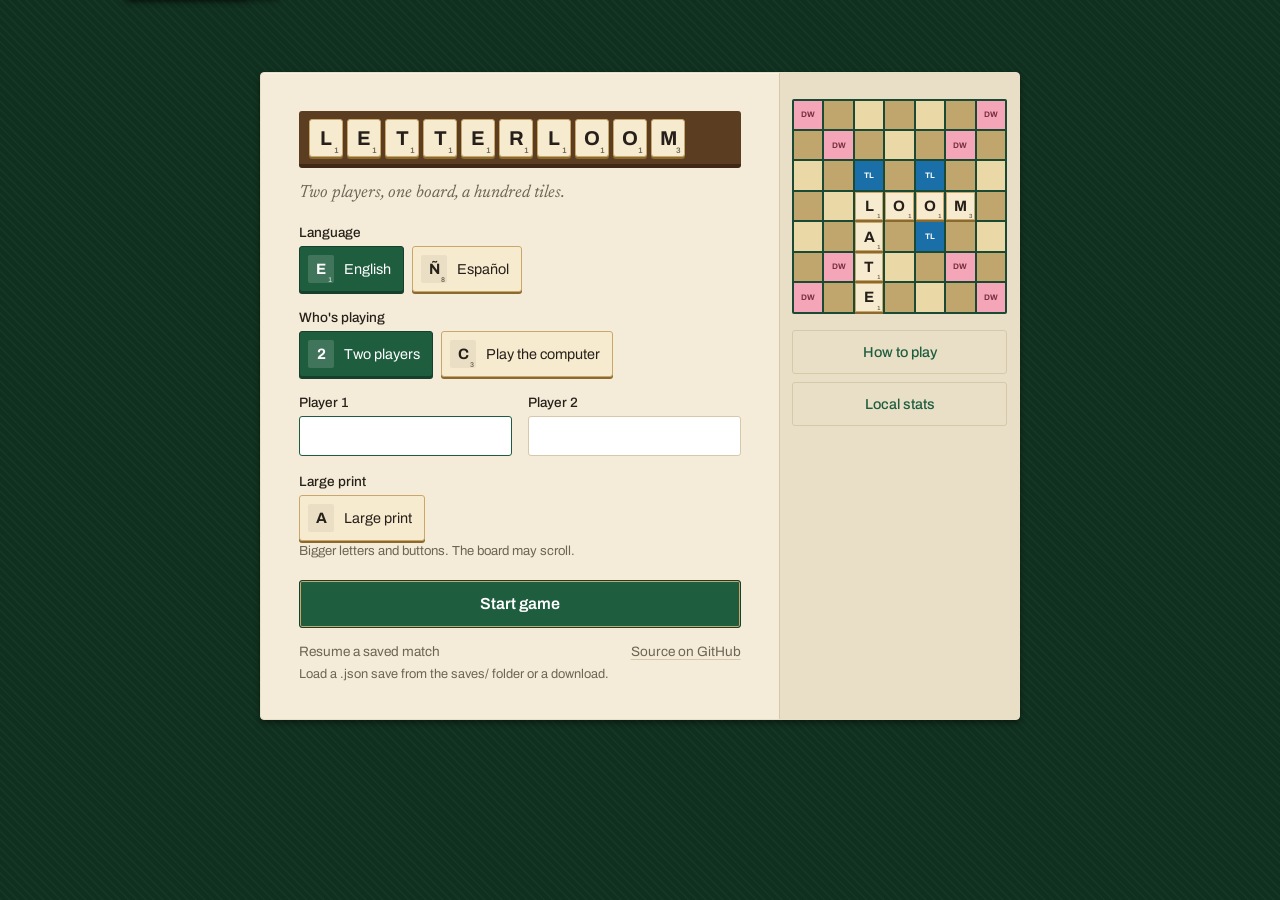
==== commit 8e00881b: "Add an opt-in Large print mode for bigger type and simpler chrome. Remember the setting in this brow" ====
--- a/index.html
+++ b/index.html
@@ -1,7 +1,8 @@
 <!DOCTYPE html>
-<html lang="en">
+<html lang="en" translate="no">
 <head>
   <meta charset="UTF-8">
+  <meta name="google" content="notranslate">
   <meta name="viewport" content="width=device-width, initial-scale=1.0, viewport-fit=cover">
   <meta name="theme-color" content="#10301f">
   <meta name="apple-mobile-web-app-capable" content="yes">
@@ -14,6 +15,7 @@
   <link href="https://fonts.googleapis.com/css2?family=Archivo:wght@400;500;600;700&family=Newsreader:ital,wght@0,400;0,500;0,600;1,400;1,500;1,600&display=swap" rel="stylesheet">
   <link rel="stylesheet" href="css/style.css">
   <link rel="stylesheet" href="css/mobile.css">
+  <link rel="stylesheet" href="css/large-print.css">
 </head>
 <body>
   <div id="app"></div>
--- a/css/style.css
+++ b/css/style.css
@@ -1692,6 +1692,64 @@
   cursor: not-allowed;
 }
 
+.large-print-toggle {
+  display: flex;
+  align-items: center;
+  gap: 0.65rem;
+  min-height: 44px;
+  margin: 0 0 0.75rem;
+  font-weight: 600;
+  cursor: pointer;
+  color: var(--ink);
+}
+
+.large-print-toggle input {
+  width: 1.25rem;
+  height: 1.25rem;
+  flex-shrink: 0;
+  accent-color: var(--green);
+}
+
+.more-actions {
+  margin-top: 0.65rem;
+  padding-top: 0.65rem;
+  border-top: 1px solid var(--panel-border);
+}
+
+.more-actions-summary {
+  display: flex;
+  align-items: center;
+  min-height: 44px;
+  cursor: pointer;
+  font-weight: 700;
+  list-style-position: outside;
+}
+
+.more-actions-summary::-webkit-details-marker {
+  margin-right: 0.4rem;
+}
+
+.more-actions .btn {
+  width: 100%;
+  margin-top: 0.4rem;
+}
+
+.more-actions .save-actions {
+  margin: 0;
+}
+
+.more-actions .save-actions .btn {
+  margin-top: 0;
+}
+
+.turn-log-details {
+  margin: 0;
+}
+
+.turn-log-details > .more-actions-summary {
+  margin-bottom: 0.35rem;
+}
+
 @media (prefers-reduced-motion: reduce) {
   *,
   *::before,
--- a/css/large-print.css
+++ b/css/large-print.css
@@ -0,0 +1,394 @@
+/* Letterloom — Large print (opt-in via html.large-print)
+ *
+ * Loaded after style.css and mobile.css. All rules are scoped so the
+ * default hearth theme is unchanged until the player turns this on.
+ */
+
+html.large-print {
+  --cell-size: clamp(48px, 4.2vw, 64px);
+  --rack-tile-size: 56px;
+  --ink: #14110e;
+  --muted: #3d342c;
+  --text-dark: #14110e;
+  --text-muted: #3d342c;
+  --tile: #fffdf6;
+  --tile-edge: #1a1510;
+  --tile-shadow: #1a1510;
+  --on-felt: #fff8e8;
+  --focus: #ffe566;
+  --tw: #8e2419;
+  --dw: #f4a6b8;
+  --tl: #145888;
+  --dl: #8ec4e6;
+}
+
+html.large-print body {
+  font-size: 1.125rem;
+  background-image: none;
+  color: var(--ink);
+}
+
+html.large-print .letterloom-app {
+  max-width: 1280px;
+}
+
+/* Drop the desktop “fit board + rack on one screen” lock so cells stay readable. */
+
+html.large-print body:not(.setup-active) {
+  height: auto;
+  overflow: auto;
+}
+
+html.large-print body:not(.setup-active) .letterloom-app {
+  height: auto;
+  max-height: none;
+  overflow: visible;
+}
+
+html.large-print .app-game:not(.hidden) {
+  flex: none;
+}
+
+html.large-print .game-main {
+  align-items: flex-start;
+}
+
+html.large-print .board-area,
+html.large-print .game-sidebar {
+  overflow: visible;
+  max-height: none;
+}
+
+html.large-print .board-scroll {
+  width: 100%;
+  max-width: 100%;
+  overflow: auto;
+  -webkit-overflow-scrolling: touch;
+  overscroll-behavior: contain;
+}
+
+html.large-print .board-container {
+  width: max-content;
+}
+
+html.large-print .board-cell {
+  font-size: clamp(0.85rem, calc(var(--cell-size) * 0.28), 1.05rem);
+  font-weight: 800;
+  color: #1a1510;
+  box-shadow: inset 0 0 0 1px rgba(0, 0, 0, 0.22);
+}
+
+html.large-print .premium-label {
+  font-size: inherit;
+  letter-spacing: 0;
+}
+
+html.large-print .board-cell.premium-tw {
+  color: #fff;
+}
+
+html.large-print .board-cell.premium-dw {
+  color: #4a1520;
+}
+
+html.large-print .board-cell.premium-tl {
+  color: #fff;
+}
+
+html.large-print .board-cell.premium-dl {
+  color: #0c3a58;
+}
+
+html.large-print .center-star {
+  font-size: clamp(1.1rem, calc(var(--cell-size) * 0.5), 1.6rem);
+}
+
+html.large-print .tile-face {
+  background: #fffdf6;
+  border: 2px solid #1a1510;
+  box-shadow: 0 2px 0 #1a1510;
+}
+
+html.large-print .tile-letter {
+  font-size: clamp(1.35rem, calc(var(--cell-size) * 0.55), 1.85rem);
+  font-weight: 700;
+  color: #14110e;
+}
+
+html.large-print .tile-small .tile-letter {
+  font-size: clamp(1.2rem, calc(var(--cell-size) * 0.5), 1.65rem);
+}
+
+html.large-print .tile-points {
+  font-size: clamp(0.75rem, calc(var(--cell-size) * 0.24), 0.95rem);
+  font-weight: 700;
+  color: #1a1510;
+  right: 3px;
+  bottom: 2px;
+}
+
+html.large-print .tile-face.tile-pending {
+  outline: 3px dashed var(--green-dark);
+  outline-offset: 1px;
+}
+
+html.large-print .rack-tile .tile-letter {
+  font-size: clamp(1.45rem, calc(var(--rack-tile-size) * 0.52), 1.85rem);
+}
+
+html.large-print .rack-tile .tile-points {
+  font-size: clamp(0.8rem, calc(var(--rack-tile-size) * 0.22), 0.95rem);
+}
+
+html.large-print .rack-slots {
+  gap: 8px;
+  padding: 10px 12px 8px;
+}
+
+html.large-print .rack-player-label,
+html.large-print .direction-hint-text {
+  font-size: 1.1rem;
+  font-weight: 600;
+}
+
+html.large-print .status-current-player,
+html.large-print .preview-total,
+html.large-print .app-dialog-title,
+html.large-print .game-over-title,
+html.large-print .turn-log-coach {
+  font-family: var(--font);
+  font-style: normal;
+}
+
+html.large-print .status-heading,
+html.large-print .status-subheading,
+html.large-print .preview-heading,
+html.large-print .setup-saves-title,
+html.large-print .setup-fieldset legend,
+html.large-print .setup-card .form-field label,
+html.large-print .setup-card .form-field > span,
+html.large-print .form-field label {
+  font-size: 1.05rem;
+}
+
+html.large-print .status-current-player,
+html.large-print .preview-total {
+  font-size: 1.65rem;
+}
+
+html.large-print .score-item,
+html.large-print .status-meta,
+html.large-print .status-turn-number,
+html.large-print .last-move-detail,
+html.large-print .turn-log-item,
+html.large-print .save-status,
+html.large-print .app-message,
+html.large-print .preview-empty,
+html.large-print .preview-error,
+html.large-print .preview-breakdown,
+html.large-print .preview-words,
+html.large-print .control-message,
+html.large-print .setup-tagline,
+html.large-print .setup-computer-hint,
+html.large-print .setup-import-hint,
+html.large-print .setup-links,
+html.large-print .setup-save-name,
+html.large-print .setup-save-status,
+html.large-print .setup-save-scores,
+html.large-print .setup-save-meta,
+html.large-print .app-dialog-message,
+html.large-print .help-list,
+html.large-print .unseen-intro,
+html.large-print .unseen-meta,
+html.large-print .replay-item,
+html.large-print .stats-list li,
+html.large-print .game-over-reason,
+html.large-print .game-over-winner {
+  font-size: 1.125rem;
+  line-height: 1.45;
+}
+
+html.large-print .cpu-badge {
+  font-size: 0.85rem;
+  padding: 0.15rem 0.4rem;
+}
+
+html.large-print .bag-count,
+html.large-print .bag-count-btn {
+  font-size: 1.125rem;
+  min-height: 52px;
+}
+
+html.large-print .btn,
+html.large-print .setup-help-btn,
+html.large-print .setup-start,
+html.large-print .btn-small {
+  min-height: 52px;
+  padding: 0.7rem 1rem;
+  font-size: 1.15rem;
+  border-width: 2px;
+}
+
+html.large-print .setup-tile-choice {
+  min-height: 52px;
+  font-size: 1.1rem;
+  padding: 10px 14px 10px 10px;
+}
+
+html.large-print .setup-tile-choice-face {
+  width: 36px;
+  height: 40px;
+  font-size: 1.15rem;
+}
+
+html.large-print .setup-tile-choice-face i {
+  font-size: 0.7rem;
+}
+
+html.large-print .setup-input,
+html.large-print input[type='text'],
+html.large-print input[type='number'],
+html.large-print input[type='search'],
+html.large-print select.setup-input {
+  font-size: 1.15rem;
+  min-height: 52px;
+  padding: 0.75rem 0.9rem;
+}
+
+html.large-print .setup-board-excerpt {
+  display: none;
+}
+
+html.large-print .setup-wordmark-tile {
+  max-width: 48px;
+  font-size: clamp(1rem, 2.6vw, 1.35rem);
+}
+
+html.large-print .setup-wordmark-tile i {
+  font-size: 0.7rem;
+}
+
+html.large-print .control-actions,
+html.large-print .exchange-section,
+html.large-print .save-actions,
+html.large-print .game-over-actions {
+  grid-template-columns: 1fr;
+}
+
+html.large-print .control-actions .btn-primary,
+html.large-print .control-actions .btn:last-child:nth-child(5),
+html.large-print .exchange-section .btn,
+html.large-print .exchange-section .btn-warning,
+html.large-print .exchange-section .btn:not(.btn-warning) {
+  grid-column: 1 / -1;
+}
+
+html.large-print .more-actions .btn,
+html.large-print .more-actions .save-actions .btn {
+  width: 100%;
+}
+
+html.large-print .more-actions-summary,
+html.large-print .large-print-toggle {
+  min-height: 52px;
+  font-size: 1.15rem;
+}
+
+html.large-print .large-print-toggle input {
+  width: 1.5rem;
+  height: 1.5rem;
+}
+
+html.large-print .letter-picker {
+  grid-template-columns: repeat(auto-fill, minmax(52px, 1fr));
+  gap: 0.5rem;
+}
+
+html.large-print .letter-picker .btn {
+  min-width: 52px;
+  min-height: 52px;
+  font-size: 1.25rem;
+}
+
+html.large-print .unseen-grid {
+  grid-template-columns: repeat(auto-fill, minmax(3.25rem, 1fr));
+  gap: 0.5rem;
+}
+
+html.large-print .unseen-cell {
+  padding: 0.45rem 0.2rem 0.5rem;
+}
+
+html.large-print .unseen-face {
+  font-size: 1.25rem;
+}
+
+html.large-print .unseen-count {
+  font-size: 0.95rem;
+}
+
+html.large-print .app-dialog,
+html.large-print .game-over-card {
+  max-width: 40rem;
+}
+
+html.large-print .board-cell:focus-visible,
+html.large-print .rack-tile:focus-visible,
+html.large-print .btn:focus-visible,
+html.large-print .bag-count-btn:focus-visible,
+html.large-print .setup-help-btn:focus-visible,
+html.large-print .setup-tile-choice:has(input:focus-visible),
+html.large-print .skip-link:focus-visible,
+html.large-print .more-actions-summary:focus-visible,
+html.large-print .large-print-toggle:focus-within {
+  outline: 4px solid var(--focus);
+  outline-offset: 3px;
+}
+
+html.large-print .computer-think-banner {
+  font-size: 1.15rem;
+  padding: 0.7rem 0.9rem;
+}
+
+@media (min-width: 1001px) {
+  html.large-print .control-actions,
+  html.large-print .save-actions,
+  html.large-print .exchange-section {
+    grid-template-columns: 1fr;
+  }
+
+  html.large-print .control-actions .btn,
+  html.large-print .save-actions .btn,
+  html.large-print .exchange-section .btn {
+    min-height: 52px;
+    padding-block: 0.7rem;
+    font-size: 1.15rem;
+  }
+
+  html.large-print .game-sidebar {
+    width: min(380px, 100%);
+    display: flex;
+    flex-direction: column;
+    grid-template-rows: none;
+  }
+
+  html.large-print .turn-log-list {
+    max-height: 16rem;
+  }
+}
+
+@media (max-width: 1000px) {
+  html.large-print {
+    --cell-size: 48px;
+    --rack-tile-size: 56px;
+  }
+}
+
+@media (max-width: 380px) {
+  html.large-print {
+    --rack-tile-size: min(
+      56px,
+      calc((100vw - 2 * var(--app-pad-x, 0.5rem) - 16px - 24px) / 7)
+    );
+  }
+}
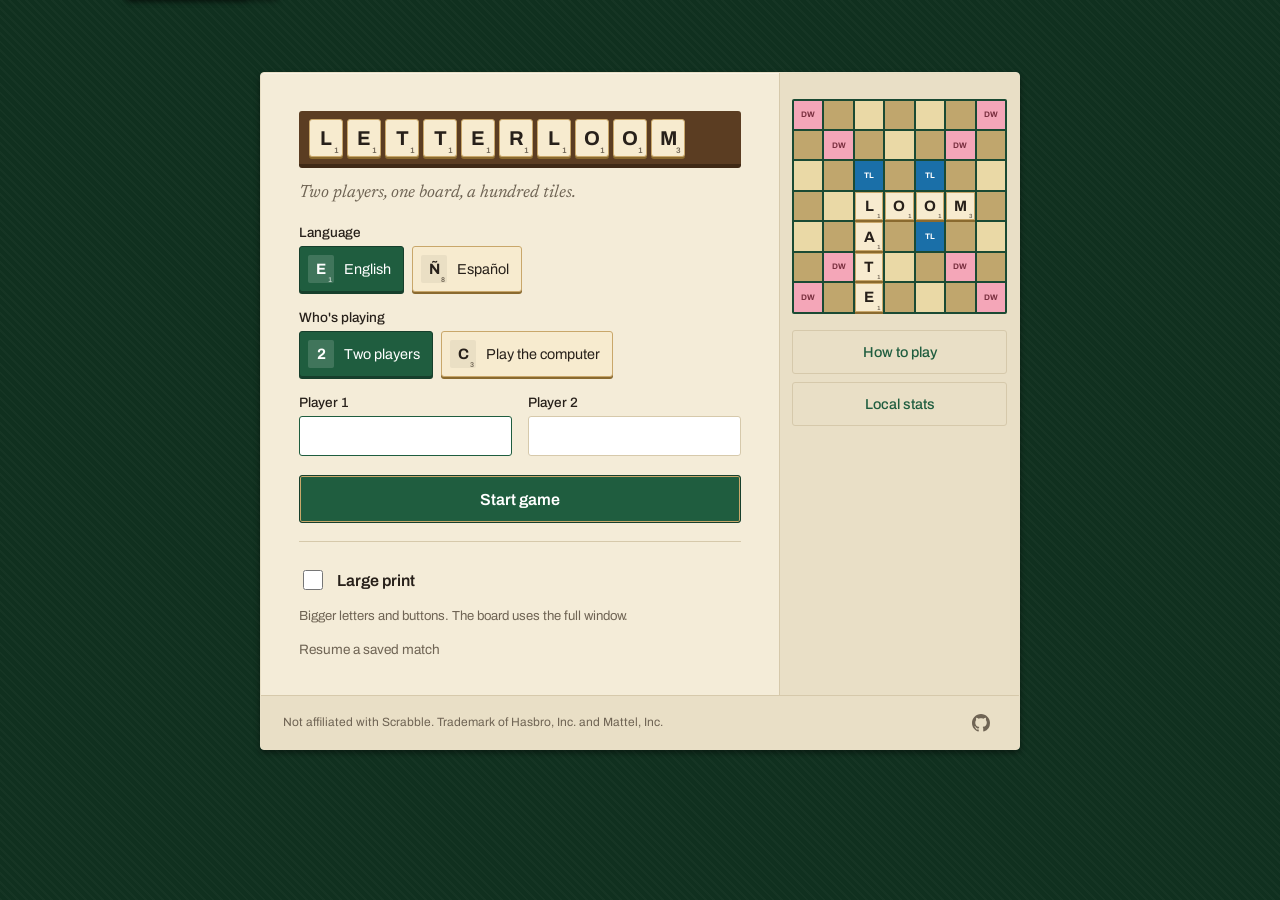
==== commit cb75c5a9: "Make the game installable and fully playable offline Add a web app manifest, icons, and a service wo" ====
--- a/index.html
+++ b/index.html
@@ -10,9 +10,10 @@
   <meta name="apple-mobile-web-app-title" content="Letterloom">
   <meta name="mobile-web-app-capable" content="yes">
   <title>Letterloom</title>
-  <link rel="preconnect" href="https://fonts.googleapis.com">
-  <link rel="preconnect" href="https://fonts.gstatic.com" crossorigin>
-  <link href="https://fonts.googleapis.com/css2?family=Archivo:wght@400;500;600;700&family=Newsreader:ital,wght@0,400;0,500;0,600;1,400;1,500;1,600&display=swap" rel="stylesheet">
+  <link rel="manifest" href="manifest.webmanifest">
+  <link rel="icon" href="icons/icon.svg" type="image/svg+xml">
+  <link rel="apple-touch-icon" href="icons/apple-touch-icon.png">
+  <link rel="stylesheet" href="css/fonts.css">
   <link rel="stylesheet" href="css/style.css">
   <link rel="stylesheet" href="css/mobile.css">
   <link rel="stylesheet" href="css/large-print.css">
@@ -23,8 +24,10 @@
   <script src="js/storage.js"></script>
   <script src="js/ai.js"></script>
   <script src="js/i18n.js"></script>
+  <script src="js/offline.js"></script>
   <script src="js/ui.js"></script>
   <script>
+    LetterloomOffline.register('sw.js');
     LetterloomUI.mount(document.getElementById('app'), {
       dictionaryUrl: 'data/words.txt',
       dictionaryUrls: {
--- a/css/fonts.css
+++ b/css/fonts.css
@@ -0,0 +1,49 @@
+/* Self-hosted so the game renders the same offline. Archivo and Newsreader: SIL Open Font License 1.1 (see fonts/OFL.md). */
+@font-face {
+  font-family: 'Archivo';
+  font-style: normal;
+  font-weight: 400 700;
+  font-display: swap;
+  src: url('../fonts/archivo-latin-ext.woff2') format('woff2');
+  unicode-range: U+0100-02BA, U+02BD-02C5, U+02C7-02CC, U+02CE-02D7, U+02DD-02FF, U+0304, U+0308, U+0329, U+1D00-1DBF, U+1E00-1E9F, U+1EF2-1EFF, U+2020, U+20A0-20AB, U+20AD-20C4, U+2113, U+2C60-2C7F, U+A720-A7FF;
+}
+@font-face {
+  font-family: 'Archivo';
+  font-style: normal;
+  font-weight: 400 700;
+  font-display: swap;
+  src: url('../fonts/archivo-latin.woff2') format('woff2');
+  unicode-range: U+0000-00FF, U+0131, U+0152-0153, U+02BB-02BC, U+02C6, U+02DA, U+02DC, U+0304, U+0308, U+0329, U+2000-206F, U+20AC, U+2122, U+2191, U+2193, U+2212, U+2215, U+FEFF, U+FFFD;
+}
+@font-face {
+  font-family: 'Newsreader';
+  font-style: normal;
+  font-weight: 400 600;
+  font-display: swap;
+  src: url('../fonts/newsreader-latin-ext.woff2') format('woff2');
+  unicode-range: U+0100-02BA, U+02BD-02C5, U+02C7-02CC, U+02CE-02D7, U+02DD-02FF, U+0304, U+0308, U+0329, U+1D00-1DBF, U+1E00-1E9F, U+1EF2-1EFF, U+2020, U+20A0-20AB, U+20AD-20C4, U+2113, U+2C60-2C7F, U+A720-A7FF;
+}
+@font-face {
+  font-family: 'Newsreader';
+  font-style: normal;
+  font-weight: 400 600;
+  font-display: swap;
+  src: url('../fonts/newsreader-latin.woff2') format('woff2');
+  unicode-range: U+0000-00FF, U+0131, U+0152-0153, U+02BB-02BC, U+02C6, U+02DA, U+02DC, U+0304, U+0308, U+0329, U+2000-206F, U+20AC, U+2122, U+2191, U+2193, U+2212, U+2215, U+FEFF, U+FFFD;
+}
+@font-face {
+  font-family: 'Newsreader';
+  font-style: italic;
+  font-weight: 400 600;
+  font-display: swap;
+  src: url('../fonts/newsreader-italic-latin-ext.woff2') format('woff2');
+  unicode-range: U+0100-02BA, U+02BD-02C5, U+02C7-02CC, U+02CE-02D7, U+02DD-02FF, U+0304, U+0308, U+0329, U+1D00-1DBF, U+1E00-1E9F, U+1EF2-1EFF, U+2020, U+20A0-20AB, U+20AD-20C4, U+2113, U+2C60-2C7F, U+A720-A7FF;
+}
+@font-face {
+  font-family: 'Newsreader';
+  font-style: italic;
+  font-weight: 400 600;
+  font-display: swap;
+  src: url('../fonts/newsreader-italic-latin.woff2') format('woff2');
+  unicode-range: U+0000-00FF, U+0131, U+0152-0153, U+02BB-02BC, U+02C6, U+02DA, U+02DC, U+0304, U+0308, U+0329, U+2000-206F, U+20AC, U+2122, U+2191, U+2193, U+2212, U+2215, U+FEFF, U+FFFD;
+}
--- a/css/style.css
+++ b/css/style.css
@@ -353,15 +353,9 @@
   width: 100%;
 }
 
-.setup-import-hint {
-  margin: 0.5rem 0 0;
-  font-size: 0.8rem;
-  color: var(--muted);
-}
-
 .setup-links {
   display: flex;
-  justify-content: space-between;
+  justify-content: flex-start;
   align-items: baseline;
   gap: 1rem;
   margin-top: 1rem;
@@ -381,6 +375,90 @@
 .setup-import-link:hover {
   color: var(--green);
   text-decoration-color: var(--green);
+}
+
+.setup-footer {
+  grid-column: 1 / -1;
+  display: flex;
+  align-items: center;
+  justify-content: space-between;
+  gap: 1rem;
+  padding: 0.65rem 1.4rem;
+  background: var(--card-deep);
+  border-top: 1px solid var(--rule);
+}
+
+.setup-footer-credit {
+  margin: 0;
+  min-width: 0;
+  font-size: 0.75rem;
+  line-height: 1.4;
+  color: var(--muted);
+}
+
+.setup-footer-offline {
+  display: flex;
+  flex-wrap: wrap;
+  align-items: center;
+  justify-content: flex-end;
+  gap: 0.35rem 0.75rem;
+  margin-left: auto;
+  font-size: 0.75rem;
+  line-height: 1.4;
+  color: var(--muted);
+}
+
+.setup-footer-offline:empty {
+  display: none;
+}
+
+.setup-offline-note {
+  white-space: nowrap;
+}
+
+.setup-offline-note.is-ready::before {
+  content: '✓ ';
+  color: var(--green);
+  font-weight: 700;
+}
+
+.setup-offline-install {
+  min-height: 32px;
+  padding: 0.3rem 0.8rem;
+  border: 1px solid var(--green);
+  border-radius: var(--radius);
+  background: var(--green);
+  color: var(--on-felt);
+  font: inherit;
+  font-weight: 600;
+  cursor: pointer;
+}
+
+.setup-offline-install:hover {
+  background: var(--green-dark);
+}
+
+.setup-footer-github {
+  flex-shrink: 0;
+  display: inline-flex;
+  align-items: center;
+  justify-content: center;
+  min-width: 32px;
+  min-height: 32px;
+  padding: 7px;
+  color: var(--muted);
+  line-height: 0;
+  text-decoration: none;
+}
+
+.setup-footer-github:hover {
+  color: var(--green);
+}
+
+.setup-footer-github svg {
+  display: block;
+  width: 18px;
+  height: 18px;
 }
 
 .setup-form {
@@ -1459,6 +1537,8 @@
 .setup-help-btn:focus-visible,
 .setup-import-btn:focus-visible,
 .setup-import-link:focus-visible,
+.setup-footer-github:focus-visible,
+.setup-offline-install:focus-visible,
 .skip-link:focus-visible {
   outline: 3px solid var(--focus);
   outline-offset: 2px;
@@ -1690,6 +1770,20 @@
 .setup-help-btn:disabled {
   opacity: 0.55;
   cursor: not-allowed;
+}
+
+.setup-large-print {
+  margin-top: 1.15rem;
+  padding-top: 1rem;
+  border-top: 1px solid var(--rule);
+}
+
+.setup-large-print .large-print-toggle {
+  margin-bottom: 0.25rem;
+}
+
+.setup-large-print .setup-computer-hint {
+  margin: 0;
 }
 
 .large-print-toggle {
@@ -2067,4 +2161,8 @@
   .setup-human-fields {
     grid-template-columns: 1fr;
   }
-}+
+  .setup-footer {
+    padding: 0.55rem 1.1rem;
+  }
+}
--- a/css/large-print.css
+++ b/css/large-print.css
@@ -5,8 +5,16 @@
  */
 
 html.large-print {
-  --cell-size: clamp(48px, 4.2vw, 64px);
-  --rack-tile-size: 56px;
+  --app-pad-x: 1rem;
+  --app-pad-y: 1rem;
+  /* Fill the window (the extra canvas) instead of a fixed 48px cell that
+     forces a nested board scrollbar. 15 columns always fit. */
+  --cell-size: min(
+    72px,
+    calc((100vw - 2 * var(--app-pad-x) - 16px - 14 * var(--board-gap)) / 15)
+  ) !important;
+  --rack-tile-size: 56px !important;
+  --board-max-width: calc(15 * var(--cell-size) + 14 * var(--board-gap) + 16px);
   --ink: #14110e;
   --muted: #3d342c;
   --text-dark: #14110e;
@@ -29,14 +37,15 @@
 }
 
 html.large-print .letterloom-app {
-  max-width: 1280px;
+  max-width: none;
 }
 
 /* Drop the desktop “fit board + rack on one screen” lock so cells stay readable. */
 
 html.large-print body:not(.setup-active) {
   height: auto;
-  overflow: auto;
+  overflow-x: hidden;
+  overflow-y: auto;
 }
 
 html.large-print body:not(.setup-active) .letterloom-app {
@@ -50,7 +59,9 @@
 }
 
 html.large-print .game-main {
-  align-items: flex-start;
+  flex-direction: column;
+  align-items: center;
+  width: 100%;
 }
 
 html.large-print .board-area,
@@ -59,20 +70,55 @@
   max-height: none;
 }
 
+/* Steal the sidebar column so the 15×15 grid can grow with the window. */
+html.large-print .game-sidebar {
+  display: contents;
+}
+
+html.large-print .board-area {
+  order: 1;
+  width: 100%;
+  max-width: var(--board-max-width);
+}
+
+html.large-print .controls-panel {
+  order: 2;
+}
+
+html.large-print .score-preview {
+  order: 3;
+}
+
+html.large-print .status-panel {
+  order: 4;
+}
+
+html.large-print .save-panel {
+  order: 5;
+}
+
+html.large-print .controls-panel,
+html.large-print .score-preview,
+html.large-print .status-panel,
+html.large-print .save-panel {
+  width: 100%;
+  max-width: min(36rem, var(--board-max-width));
+}
+
 html.large-print .board-scroll {
   width: 100%;
   max-width: 100%;
-  overflow: auto;
-  -webkit-overflow-scrolling: touch;
-  overscroll-behavior: contain;
+  overflow: hidden;
 }
 
 html.large-print .board-container {
   width: max-content;
+  max-width: 100%;
+  margin-inline: auto;
 }
 
 html.large-print .board-cell {
-  font-size: clamp(0.85rem, calc(var(--cell-size) * 0.28), 1.05rem);
+  font-size: clamp(0.55rem, calc(var(--cell-size) * 0.32), 1.2rem);
   font-weight: 800;
   color: #1a1510;
   box-shadow: inset 0 0 0 1px rgba(0, 0, 0, 0.22);
@@ -110,13 +156,13 @@
 }
 
 html.large-print .tile-letter {
-  font-size: clamp(1.35rem, calc(var(--cell-size) * 0.55), 1.85rem);
+  font-size: clamp(0.75rem, calc(var(--cell-size) * 0.55), 2.25rem);
   font-weight: 700;
   color: #14110e;
 }
 
 html.large-print .tile-small .tile-letter {
-  font-size: clamp(1.2rem, calc(var(--cell-size) * 0.5), 1.65rem);
+  font-size: clamp(0.7rem, calc(var(--cell-size) * 0.5), 2rem);
 }
 
 html.large-print .tile-points {
@@ -365,11 +411,14 @@
     font-size: 1.15rem;
   }
 
+  html.large-print .game-main {
+    flex-direction: column;
+    align-items: center;
+  }
+
   html.large-print .game-sidebar {
-    width: min(380px, 100%);
-    display: flex;
-    flex-direction: column;
-    grid-template-rows: none;
+    display: contents;
+    width: auto;
   }
 
   html.large-print .turn-log-list {
@@ -379,8 +428,7 @@
 
 @media (max-width: 1000px) {
   html.large-print {
-    --cell-size: 48px;
-    --rack-tile-size: 56px;
+    --rack-tile-size: 56px !important;
   }
 }
 
@@ -389,6 +437,6 @@
     --rack-tile-size: min(
       56px,
       calc((100vw - 2 * var(--app-pad-x, 0.5rem) - 16px - 24px) / 7)
-    );
-  }
-}
+    ) !important;
+  }
+}
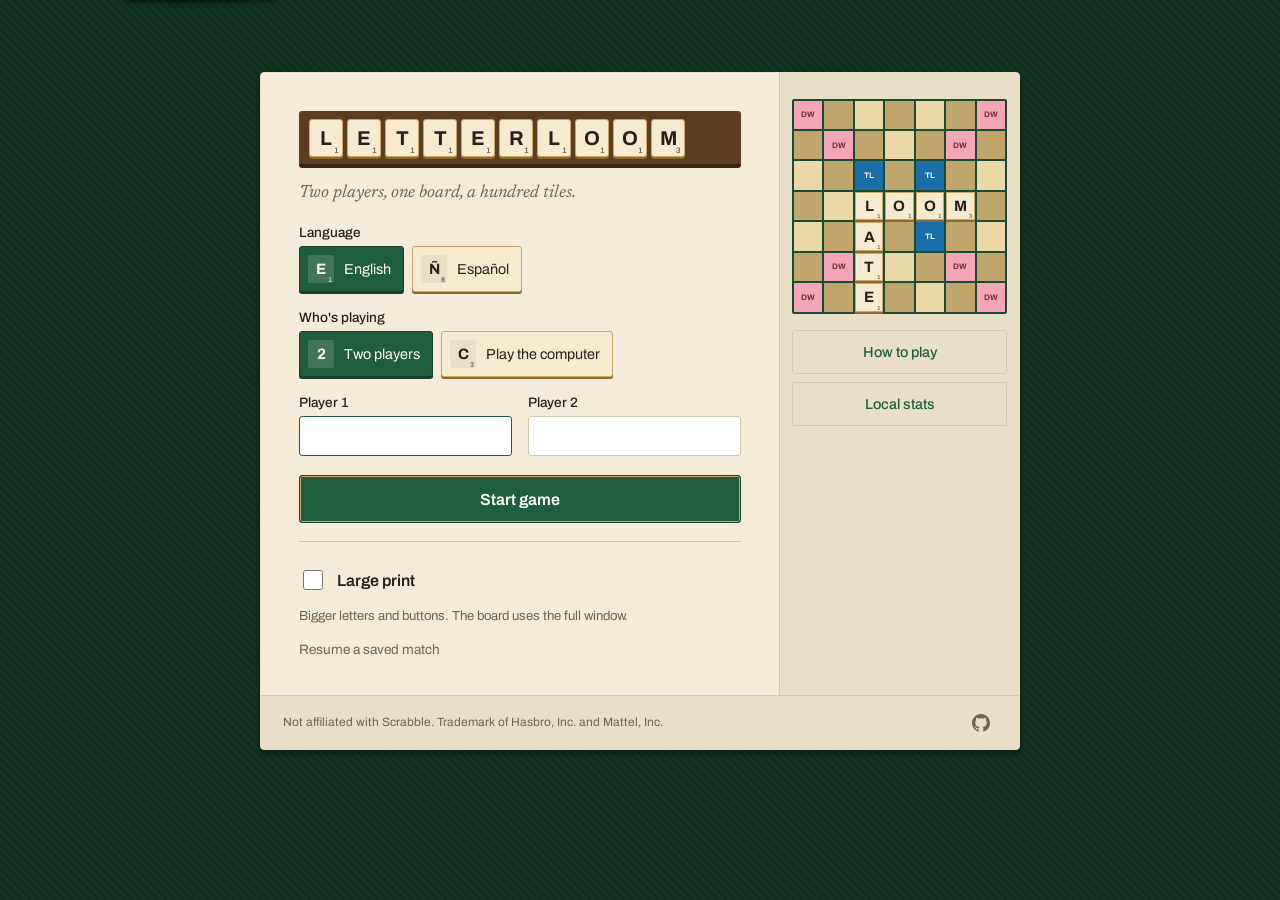
==== commit 249cf71a: "Fit the board on every screen and remove dead code Phones: the 15x15 board now fits the width down t" ====
--- a/index.html
+++ b/index.html
@@ -29,7 +29,6 @@
   <script>
     LetterloomOffline.register('sw.js');
     LetterloomUI.mount(document.getElementById('app'), {
-      dictionaryUrl: 'data/words.txt',
       dictionaryUrls: {
         en: 'data/words.txt',
         es: 'data/words.es.txt'
--- a/css/style.css
+++ b/css/style.css
@@ -7,25 +7,22 @@
 }
 
 :root {
-  --board-bg: var(--felt);
   --board-cell: #ead9a6;
   --board-cell-alt: #c0a66d;
   --board-gap: 2px;
+  --board-pad: 8px;
   --cell-size: 36px;
   --rack-tile-size: var(--cell-size);
+  /* Outer width of the 15×15 grid; the rack and panels align to it. */
+  --board-width: calc(15 * var(--cell-size) + 14 * var(--board-gap) + 2 * var(--board-pad));
   --tw: #c0392b;
   --dw: #f4a6b8;
   --tl: #1a6fa8;
   --dl: #a8d4f0;
-  --tile-bg: var(--tile);
-  --tile-border: var(--tile-edge);
   --tile-shadow: #8a6a2f;
-  --text-dark: var(--ink);
   --text-muted: var(--muted);
-  --sidebar-bg: var(--card);
   --panel-border: var(--rule);
   --accent: var(--green);
-  --accent-hover: var(--green-dark);
   --warning: #d35400;
   --warning-text: #8a3600;
   --error: #c0392b;
@@ -65,7 +62,6 @@
     rgba(255, 255, 255, 0.025) 0 2px,
     transparent 2px 6px
   );
-  min-height: 100vh;
   min-height: 100dvh;
 }
 
@@ -344,8 +340,7 @@
   overflow: hidden;
 }
 
-.setup-import-input,
-.save-import-input {
+.setup-import-input {
   position: absolute;
   inset: 0;
   opacity: 0;
@@ -717,7 +712,9 @@
 
 /* Game layout */
 
+/* Size container: --cell-size is derived from this element's width (cqi). */
 .game-main {
+  container-type: inline-size;
   display: flex;
   gap: 1.5rem;
   align-items: flex-start;
@@ -743,7 +740,7 @@
 /* Board */
 
 .board-container {
-  padding: 8px;
+  padding: var(--board-pad);
   background: var(--felt);
   border-radius: 2px;
 }
@@ -772,7 +769,7 @@
   display: flex;
   align-items: center;
   justify-content: center;
-  font-size: 0.7rem;
+  font-size: clamp(0.55rem, calc(var(--cell-size) * 0.28), 0.85rem);
   font-weight: 700;
   color: rgba(0, 0, 0, 0.5);
   box-shadow: inset 0 0 0 1px rgba(0, 0, 0, 0.08);
@@ -821,7 +818,7 @@
 
 .center-star {
   position: absolute;
-  font-size: 1rem;
+  font-size: clamp(0.65rem, calc(var(--cell-size) * 0.45), 1.35rem);
   color: var(--star);
   pointer-events: none;
 }
@@ -862,21 +859,21 @@
 }
 
 .tile-letter {
-  font-size: 1.15rem;
+  font-size: clamp(0.7rem, calc(var(--cell-size) * 0.5), 1.5rem);
   font-weight: 700;
   line-height: 1;
   text-transform: uppercase;
 }
 
 .tile-small .tile-letter {
-  font-size: 1rem;
+  font-size: clamp(0.65rem, calc(var(--cell-size) * 0.45), 1.35rem);
 }
 
 .tile-points {
   position: absolute;
   right: 3px;
   bottom: 2px;
-  font-size: 0.65rem;
+  font-size: clamp(0.5rem, calc(var(--cell-size) * 0.22), 0.7rem);
   font-weight: 600;
   line-height: 1;
   color: var(--muted);
@@ -886,7 +883,7 @@
 
 .letterloom-rack {
   width: 100%;
-  max-width: calc(15 * var(--cell-size) + 14 * var(--board-gap) + 16px);
+  max-width: var(--board-width);
   display: flex;
   flex-direction: column;
   align-items: center;
@@ -990,13 +987,6 @@
   color: var(--ink);
 }
 
-.status-heading {
-  margin: 0 0 0.25rem;
-  font-size: 0.85rem;
-  font-weight: 500;
-  color: var(--ink);
-}
-
 .status-subheading {
   margin: 0 0 0.5rem;
   font-size: 0.85rem;
@@ -1004,18 +994,9 @@
   color: var(--ink);
 }
 
-.status-current-player {
-  margin: 0;
-  font-family: var(--display);
-  font-style: italic;
-  font-size: 1.35rem;
-  font-weight: 600;
-  color: var(--green);
-}
-
 .computer-think-banner {
   width: 100%;
-  max-width: calc(15 * var(--cell-size) + 14 * var(--board-gap) + 16px);
+  max-width: var(--board-width);
   padding: 0.55rem 0.75rem;
   background: var(--card);
   border: 1px solid var(--card-deep);
@@ -1085,12 +1066,6 @@
   opacity: 1;
 }
 
-.status-turn-number {
-  margin: 0.25rem 0 0;
-  font-size: 0.85rem;
-  color: var(--text-muted);
-}
-
 .status-meta {
   margin: 0.45rem 0 0;
   font-size: 0.8rem;
@@ -1099,8 +1074,6 @@
 }
 
 .status-scores,
-.status-bag,
-.status-last-move,
 .status-turn-log {
   margin-top: 1rem;
   padding-top: 1rem;
@@ -1131,14 +1104,6 @@
   color: var(--green);
 }
 
-.score-breakdown {
-  margin: 0.5rem 0 0;
-  padding-left: 1.25rem;
-  font-size: 0.8rem;
-  color: var(--text-muted);
-}
-
-.bag-count,
 .bag-count-btn {
   margin: 0;
   padding: 0.35rem 0;
@@ -1178,11 +1143,6 @@
   width: 100%;
 }
 
-.last-move-detail {
-  margin: 0;
-  font-size: 0.9rem;
-}
-
 .turn-log-list {
   list-style: none;
   margin: 0;
@@ -1227,13 +1187,6 @@
 
 /* Score preview */
 
-.preview-heading {
-  margin: 0 0 0.5rem;
-  font-size: 0.85rem;
-  font-weight: 500;
-  color: var(--ink);
-}
-
 .preview-total {
   margin: 0;
   font-family: var(--display);
@@ -1259,13 +1212,6 @@
   margin: 0.5rem 0;
   padding-left: 1.25rem;
   font-size: 0.85rem;
-}
-
-.preview-words {
-  margin: 0.5rem 0 0;
-  font-size: 0.85rem;
-  color: var(--text-muted);
-  font-style: italic;
 }
 
 /* Controls */
@@ -1880,29 +1826,38 @@
   }
 }
 
-/* Desktop play: keep board + rack on one screen. The turn log absorbs leftover
-   sidebar height so controls, scores, and save stay visible without a second
-   page-like scroll. Width ≤1000px stays with css/mobile.css. */
+/* Desktop play (>1000px; narrower layouts live in css/mobile.css): keep board
+   + rack on one screen. The turn log absorbs leftover sidebar height so
+   controls, scores, and save stay visible without a second page-like scroll. */
 
 @media (min-width: 1001px) {
   :root {
     --app-pad-y: 1rem;
     --app-pad-x: 1.25rem;
+    --sidebar-width: 340px;
+    --rack-tile-size: 44px;
     /* Pads, board inset, gaps, rack, start message, think banner, safe area. */
     --game-chrome: calc(
       (2 * var(--app-pad-y))
       + env(safe-area-inset-top, 0px)
       + env(safe-area-inset-bottom, 0px)
-      + 16px
+      + 2 * var(--board-pad)
       + 1.4rem
-      + 5.25rem
+      + 5.75rem
       + 3.35rem
       + 2.4rem
     );
+    /* Largest cell that fits both the window height and the column left of
+       the sidebar. */
     --cell-size: clamp(
       22px,
-      calc((100dvh - var(--game-chrome) - 14 * var(--board-gap)) / 15),
-      36px
+      min(
+        calc((100dvh - var(--game-chrome) - 14 * var(--board-gap)) / 15),
+        calc(
+          (100cqi - var(--sidebar-width) - 1.5rem - 2 * var(--board-pad) - 14 * var(--board-gap)) / 15
+        )
+      ),
+      48px
     );
   }
 
@@ -1951,26 +1906,6 @@
     flex-shrink: 0;
   }
 
-  .board-cell {
-    font-size: clamp(0.55rem, calc(var(--cell-size) * 0.28), 0.7rem);
-  }
-
-  .tile-letter {
-    font-size: clamp(0.7rem, calc(var(--cell-size) * 0.5), 1.15rem);
-  }
-
-  .tile-small .tile-letter {
-    font-size: clamp(0.65rem, calc(var(--cell-size) * 0.45), 1rem);
-  }
-
-  .tile-points {
-    font-size: clamp(0.5rem, calc(var(--cell-size) * 0.22), 0.65rem);
-  }
-
-  .center-star {
-    font-size: clamp(0.65rem, calc(var(--cell-size) * 0.45), 1rem);
-  }
-
   .direction-hint:empty {
     display: none;
   }
@@ -1981,7 +1916,7 @@
   }
 
   .game-sidebar {
-    width: 340px;
+    width: var(--sidebar-width);
     display: grid;
     grid-template-rows: auto auto minmax(0, 1fr) auto;
     gap: 0.6rem;
@@ -2022,9 +1957,7 @@
     padding: 0.6rem 0.7rem;
   }
 
-  .status-scores,
-  .status-bag,
-  .status-last-move {
+  .status-scores {
     margin-top: 0.55rem;
     padding-top: 0.55rem;
   }
@@ -2107,62 +2040,15 @@
   }
 }
 
-/* Responsive
-   Coarse layout fallbacks only. Finer mobile layout, fluid board sizing,
-   and touch-oriented spacing are owned by css/mobile.css (loaded after). */
-
-@media (max-width: 1000px) {
-  :root {
-    --cell-size: 30px;
-  }
-
-  .game-main {
-    flex-direction: column;
-    align-items: center;
-  }
-
-  .game-sidebar {
-    width: 100%;
-    max-width: calc(15 * var(--cell-size) + 14 * var(--board-gap) + 16px);
-  }
-}
-
-@media (max-width: 560px) {
-  /* Intentionally no --cell-size or tile glyph sizes here.
-     mobile.css owns fluid board sizing and scaled letter/points type. */
-
-  .letterloom-app {
-    padding: 0.75rem;
-  }
-}
-
-@media (max-width: 640px) {
-  .setup-card {
-    grid-template-columns: 1fr;
-  }
-
-  .setup-main {
-    padding: 1.8rem 1.4rem;
-  }
-
-  .setup-side {
-    border-left: none;
-    border-top: 1px solid var(--rule);
-    padding: 1.6rem 22px;
-    display: flex;
-    flex-direction: column;
-    align-items: center;
-  }
-
-  .setup-help-btn {
-    width: 100%;
-  }
-
-  .setup-human-fields {
-    grid-template-columns: 1fr;
-  }
-
-  .setup-footer {
-    padding: 0.55rem 1.1rem;
-  }
-}
+/* Touch: bring the small setup-footer controls up to a 44px target. */
+
+@media (pointer: coarse) {
+  .setup-offline-install {
+    min-height: 44px;
+  }
+
+  .setup-footer-github {
+    min-width: 44px;
+    min-height: 44px;
+  }
+}
--- a/css/mobile.css
+++ b/css/mobile.css
@@ -1,11 +1,12 @@
-/* Letterloom — mobile layout (load after style.css)
+/* Letterloom — phone and tablet layout (load after style.css)
  *
  * ≤1000px stacked play, fluid cells
- * ≤560px  sticky rack, denser chrome
+ * ≤640px  single-column setup card
+ * ≤560px  sticky rack, tighter board, denser chrome
  * ≤380px  very narrow phones
  *
- * Cell width ≈ (100vw − app padding − board padding − gaps) / 15,
- * clamped 24–36px.
+ * Cell width = (.game-main width − board padding − gaps) / 15, clamped
+ * 18–36px, so all 15 columns fit without sideways scrolling down to 320px.
  */
 
 /* ≤1000px — stacked layout */
@@ -14,11 +15,9 @@
   :root {
     --app-pad-x: 1rem;
     --app-pad-y: 1rem;
-    --board-max-width: calc(15 * var(--cell-size) + 14 * var(--board-gap) + 16px);
-    /* Fluid board: fit phone/tablet width without horizontal page overflow */
     --cell-size: clamp(
-      24px,
-      calc((100vw - 2 * var(--app-pad-x) - 16px - 14 * var(--board-gap)) / 15),
+      18px,
+      calc((100cqi - 2 * var(--board-pad) - 14 * var(--board-gap)) / 15),
       36px
     );
     /* Larger than board cells, but not stretched to the 15-wide grid. */
@@ -41,8 +40,9 @@
   }
 
   .board-area {
-    width: 100%;
-    max-width: var(--board-max-width);
+    order: 1;
+    width: 100%;
+    max-width: var(--board-width);
     gap: 0.65rem;
   }
 
@@ -54,10 +54,6 @@
     display: contents;
   }
 
-  .board-area {
-    order: 1;
-  }
-
   .controls-panel {
     order: 2;
   }
@@ -79,19 +75,18 @@
   .controls-panel,
   .save-panel {
     width: 100%;
-    max-width: var(--board-max-width);
+    max-width: var(--board-width);
     padding: 0.85rem;
   }
 
   /*
-   * Prefer fitting the board via fluid --cell-size. If a device is still too
-   * narrow, only .board-scroll (wrapper around the grid) may horizontal-scroll.
+   * The fluid --cell-size fits the board down to 320px. Below that, only
+   * .board-scroll (the wrapper around the grid) may scroll sideways.
    */
   .board-scroll {
     width: 100%;
     max-width: 100%;
     overflow-x: auto;
-    -webkit-overflow-scrolling: touch;
     overscroll-behavior-x: contain;
   }
 
@@ -101,35 +96,9 @@
     width: max-content;
   }
 
-  /* Scale premium labels & tile glyphs with cell size */
-  .board-cell {
-    font-size: clamp(0.55rem, calc(var(--cell-size) * 0.28), 0.7rem);
-  }
-
-  .premium-label {
-    font-size: inherit;
-  }
-
-  .center-star {
-    font-size: clamp(0.65rem, calc(var(--cell-size) * 0.45), 1rem);
-  }
-
-  .tile-letter {
-    font-size: clamp(0.7rem, calc(var(--cell-size) * 0.5), 1.15rem);
-  }
-
-  .tile-small .tile-letter {
-    font-size: clamp(0.65rem, calc(var(--cell-size) * 0.45), 1rem);
-  }
-
   .tile-points {
-    font-size: clamp(0.5rem, calc(var(--cell-size) * 0.22), 0.65rem);
     right: 2px;
     bottom: 1px;
-  }
-
-  .tile-face {
-    border-radius: 3px;
   }
 
   .letterloom-rack {
@@ -159,32 +128,16 @@
     font-size: clamp(1rem, calc(var(--rack-tile-size) * 0.52), 1.35rem);
   }
 
-  /* Controls: 2-col grid from style.css; keep primary spanning full width */
-  .control-actions,
-  .exchange-section,
-  .save-actions {
-    gap: 0.45rem;
-  }
-
   /* Setup — slightly tighter type on stacked layouts */
   .setup-tagline {
     font-size: 1.05rem;
   }
 
-  .status-heading {
-    font-size: 0.85rem;
-  }
-
-  .status-current-player {
-    font-size: 1.25rem;
-  }
-
   .preview-total {
     font-size: 1.35rem;
   }
 
   /* Avoid iOS focus zoom on inputs (16px minimum) */
-  .setup-input,
   input[type='text'],
   input[type='number'],
   input[type='search'] {
@@ -219,20 +172,48 @@
   }
 }
 
+/* ≤640px — single-column setup card */
+
+@media (max-width: 640px) {
+  .setup-card {
+    grid-template-columns: 1fr;
+  }
+
+  .setup-main {
+    padding: 1.8rem 1.4rem;
+  }
+
+  .setup-side {
+    border-left: none;
+    border-top: 1px solid var(--rule);
+    padding: 1.6rem 22px;
+    display: flex;
+    flex-direction: column;
+    align-items: center;
+  }
+
+  .setup-help-btn {
+    width: 100%;
+  }
+
+  .setup-human-fields {
+    grid-template-columns: 1fr;
+  }
+
+  .setup-footer {
+    padding: 0.55rem 1.1rem;
+  }
+}
+
 /* ≤560px — phones */
 
 @media (max-width: 560px) {
   :root {
     --app-pad-x: 0.65rem;
     --app-pad-y: 0.65rem;
-    --rack-tile-size: 42px;
-  }
-
-  .letterloom-app {
-    padding-top: max(0.65rem, env(safe-area-inset-top, 0px));
-    padding-right: max(0.65rem, env(safe-area-inset-right, 0px));
-    padding-bottom: max(0.65rem, env(safe-area-inset-bottom, 0px));
-    padding-left: max(0.65rem, env(safe-area-inset-left, 0px));
+    /* Thinner frame and gaps leave more of the width for the cells. */
+    --board-gap: 1px;
+    --board-pad: 4px;
   }
 
   .game-main {
@@ -264,18 +245,12 @@
     border-top: 1px solid rgba(255, 255, 255, 0.06);
   }
 
-  .rack-slots {
-    gap: 6px;
-    padding: 7px 8px;
-  }
-
   .rack-player-label {
     margin-top: 0.35rem;
     margin-bottom: 0.15rem;
     font-size: 0.8rem;
   }
 
-  /* Touch density: style.css already sets ~44px buttons and a 2-col grid */
   .control-actions .btn,
   .exchange-section .btn,
   .save-actions .btn {
@@ -340,8 +315,6 @@
 
   /* Compact status chrome */
   .status-scores,
-  .status-bag,
-  .status-last-move,
   .status-turn-log {
     margin-top: 0.75rem;
     padding-top: 0.75rem;
@@ -419,10 +392,8 @@
   :root {
     --app-pad-x: 0.5rem;
     --app-pad-y: 0.5rem;
-    --rack-tile-size: min(
-      40px,
-      calc((100vw - 2 * var(--app-pad-x) - 16px - 30px) / 7)
-    );
+    /* Seven tiles across: container minus rack padding (16px) and gaps (24px). */
+    --rack-tile-size: min(40px, calc((100cqi - 16px - 24px) / 7));
   }
 
   .setup-main {
@@ -441,7 +412,6 @@
 
   .rack-slots {
     gap: 4px;
-    padding: 7px 8px;
   }
 
   .control-actions .btn,
--- a/css/large-print.css
+++ b/css/large-print.css
@@ -7,17 +7,16 @@
 html.large-print {
   --app-pad-x: 1rem;
   --app-pad-y: 1rem;
-  /* Fill the window (the extra canvas) instead of a fixed 48px cell that
-     forces a nested board scrollbar. 15 columns always fit. */
+  /* Fill the available width instead of a fixed cell size that would force
+     a nested board scrollbar. 15 columns always fit. */
   --cell-size: min(
     72px,
-    calc((100vw - 2 * var(--app-pad-x) - 16px - 14 * var(--board-gap)) / 15)
+    calc((100cqi - 2 * var(--board-pad) - 14 * var(--board-gap)) / 15)
   ) !important;
-  --rack-tile-size: 56px !important;
-  --board-max-width: calc(15 * var(--cell-size) + 14 * var(--board-gap) + 16px);
+  /* Seven tiles across: container minus rack padding (24px) and gaps (48px). */
+  --rack-tile-size: min(56px, calc((100cqi - 24px - 48px) / 7)) !important;
   --ink: #14110e;
   --muted: #3d342c;
-  --text-dark: #14110e;
   --text-muted: #3d342c;
   --tile: #fffdf6;
   --tile-edge: #1a1510;
@@ -78,7 +77,7 @@
 html.large-print .board-area {
   order: 1;
   width: 100%;
-  max-width: var(--board-max-width);
+  max-width: var(--board-width);
 }
 
 html.large-print .controls-panel {
@@ -102,7 +101,7 @@
 html.large-print .status-panel,
 html.large-print .save-panel {
   width: 100%;
-  max-width: min(36rem, var(--board-max-width));
+  max-width: min(36rem, var(--board-width));
 }
 
 html.large-print .board-scroll {
@@ -197,7 +196,6 @@
   font-weight: 600;
 }
 
-html.large-print .status-current-player,
 html.large-print .preview-total,
 html.large-print .app-dialog-title,
 html.large-print .game-over-title,
@@ -206,9 +204,7 @@
   font-style: normal;
 }
 
-html.large-print .status-heading,
 html.large-print .status-subheading,
-html.large-print .preview-heading,
 html.large-print .setup-saves-title,
 html.large-print .setup-fieldset legend,
 html.large-print .setup-card .form-field label,
@@ -217,26 +213,21 @@
   font-size: 1.05rem;
 }
 
-html.large-print .status-current-player,
 html.large-print .preview-total {
   font-size: 1.65rem;
 }
 
 html.large-print .score-item,
 html.large-print .status-meta,
-html.large-print .status-turn-number,
-html.large-print .last-move-detail,
 html.large-print .turn-log-item,
 html.large-print .save-status,
 html.large-print .app-message,
 html.large-print .preview-empty,
 html.large-print .preview-error,
 html.large-print .preview-breakdown,
-html.large-print .preview-words,
 html.large-print .control-message,
 html.large-print .setup-tagline,
 html.large-print .setup-computer-hint,
-html.large-print .setup-import-hint,
 html.large-print .setup-links,
 html.large-print .setup-save-name,
 html.large-print .setup-save-status,
@@ -259,7 +250,6 @@
   padding: 0.15rem 0.4rem;
 }
 
-html.large-print .bag-count,
 html.large-print .bag-count-btn {
   font-size: 1.125rem;
   min-height: 52px;
@@ -425,18 +415,3 @@
     max-height: 16rem;
   }
 }
-
-@media (max-width: 1000px) {
-  html.large-print {
-    --rack-tile-size: 56px !important;
-  }
-}
-
-@media (max-width: 380px) {
-  html.large-print {
-    --rack-tile-size: min(
-      56px,
-      calc((100vw - 2 * var(--app-pad-x, 0.5rem) - 16px - 24px) / 7)
-    ) !important;
-  }
-}
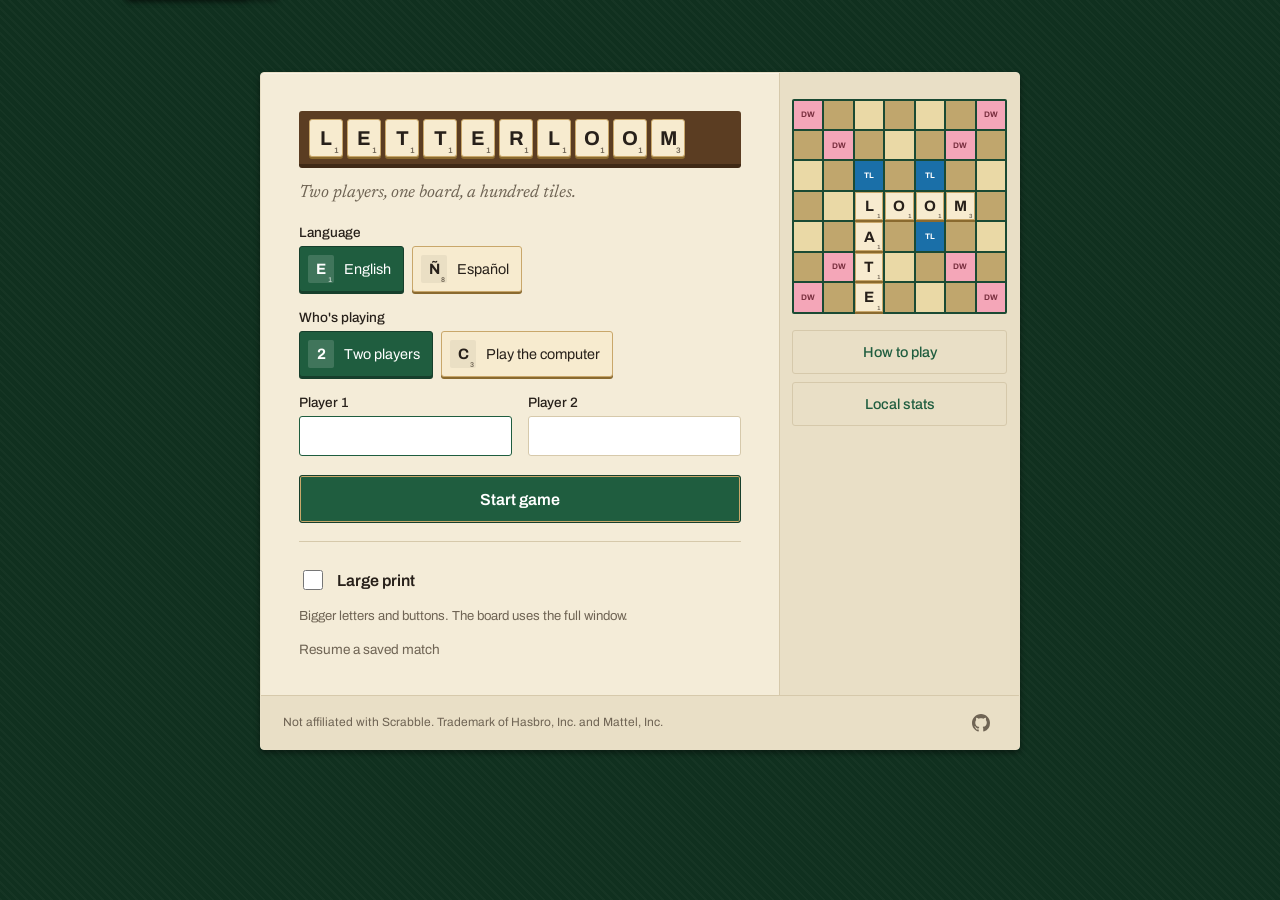
==== commit 9d7d7c85: "Add online play between two phones Play online creates a game with a 6-character code and a share li" ====
--- a/index.html
+++ b/index.html
@@ -25,14 +25,23 @@
   <script src="js/ai.js"></script>
   <script src="js/i18n.js"></script>
   <script src="js/offline.js"></script>
+  <script src="js/online.js"></script>
   <script src="js/ui.js"></script>
   <script>
+    // Online play needs the relay in relay/ deployed (see relay/README.md).
+    // Paste its address here, ending in /api/room. While this is empty, the
+    // Play online choice stays hidden.
+    var RELAY_URL = '';
+    var isLocal = location.hostname === 'localhost' || location.hostname === '127.0.0.1';
+
     LetterloomOffline.register('sw.js');
     LetterloomUI.mount(document.getElementById('app'), {
       dictionaryUrls: {
         en: 'data/words.txt',
         es: 'data/words.es.txt'
-      }
+      },
+      // On your own machine, `node relay/dev-server.js` stands in for the relay.
+      relayUrl: isLocal ? 'http://localhost:8787/api/room' : RELAY_URL
     });
   </script>
 </body>
--- a/css/style.css
+++ b/css/style.css
@@ -2052,3 +2052,66 @@
     min-height: 44px;
   }
 }
+
+/* Online play */
+.setup-online-fields {
+  display: flex;
+  flex-direction: column;
+  gap: 1rem;
+}
+
+.setup-online-join {
+  display: flex;
+  gap: 0.5rem;
+}
+
+.setup-online-join .setup-input {
+  flex: 1;
+  min-width: 0;
+  text-transform: uppercase;
+  letter-spacing: 0.12em;
+}
+
+.setup-online-join .btn {
+  flex-shrink: 0;
+}
+
+.invite-dialog {
+  display: flex;
+  flex-direction: column;
+  gap: 0.75rem;
+}
+
+.invite-help,
+.invite-status {
+  margin: 0;
+  color: var(--text-muted);
+  line-height: 1.45;
+}
+
+.invite-status:empty {
+  display: none;
+}
+
+.invite-code {
+  margin: 0;
+  padding: 0.6rem;
+  background: var(--tile);
+  border: 1px solid var(--tile-edge);
+  border-radius: var(--radius);
+  box-shadow: 0 2px 0 var(--tile-shadow);
+  font-family: var(--font);
+  font-size: 1.9rem;
+  font-weight: 700;
+  letter-spacing: 0.22em;
+  text-align: center;
+  user-select: all;
+}
+
+.invite-url {
+  margin: 0;
+  font-size: 0.85rem;
+  color: var(--text-muted);
+  overflow-wrap: anywhere;
+  user-select: all;
+}
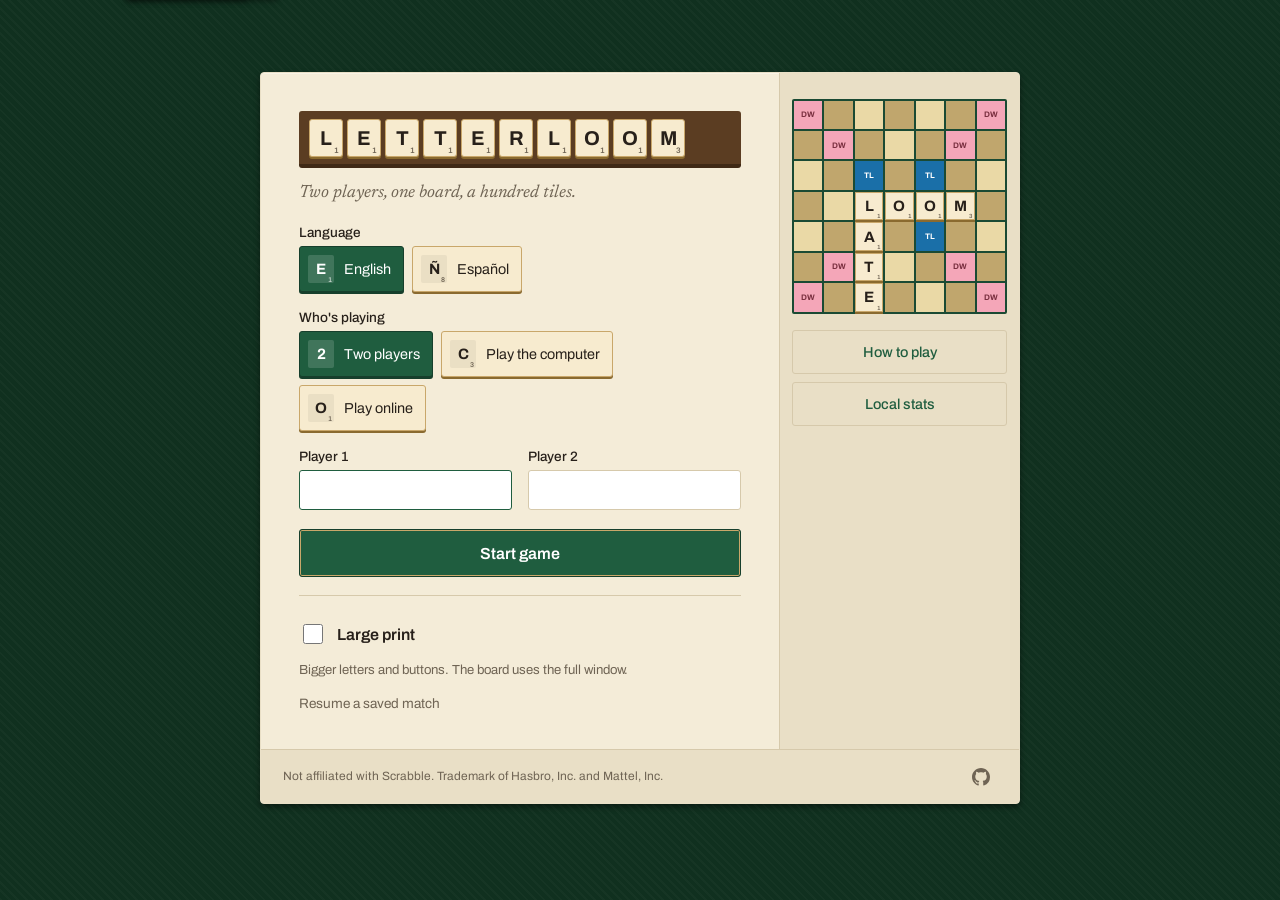
==== commit ec553fe9: "Turn on online play Point the game at the deployed relay, which makes Play online appear on the setu" ====
--- a/index.html
+++ b/index.html
@@ -31,7 +31,7 @@
     // Online play needs the relay in relay/ deployed (see relay/README.md).
     // Paste its address here, ending in /api/room. While this is empty, the
     // Play online choice stays hidden.
-    var RELAY_URL = '';
+    var RELAY_URL = 'https://letterloom-relay.vercel.app/api/room';
     var isLocal = location.hostname === 'localhost' || location.hostname === '127.0.0.1';
 
     LetterloomOffline.register('sw.js');
